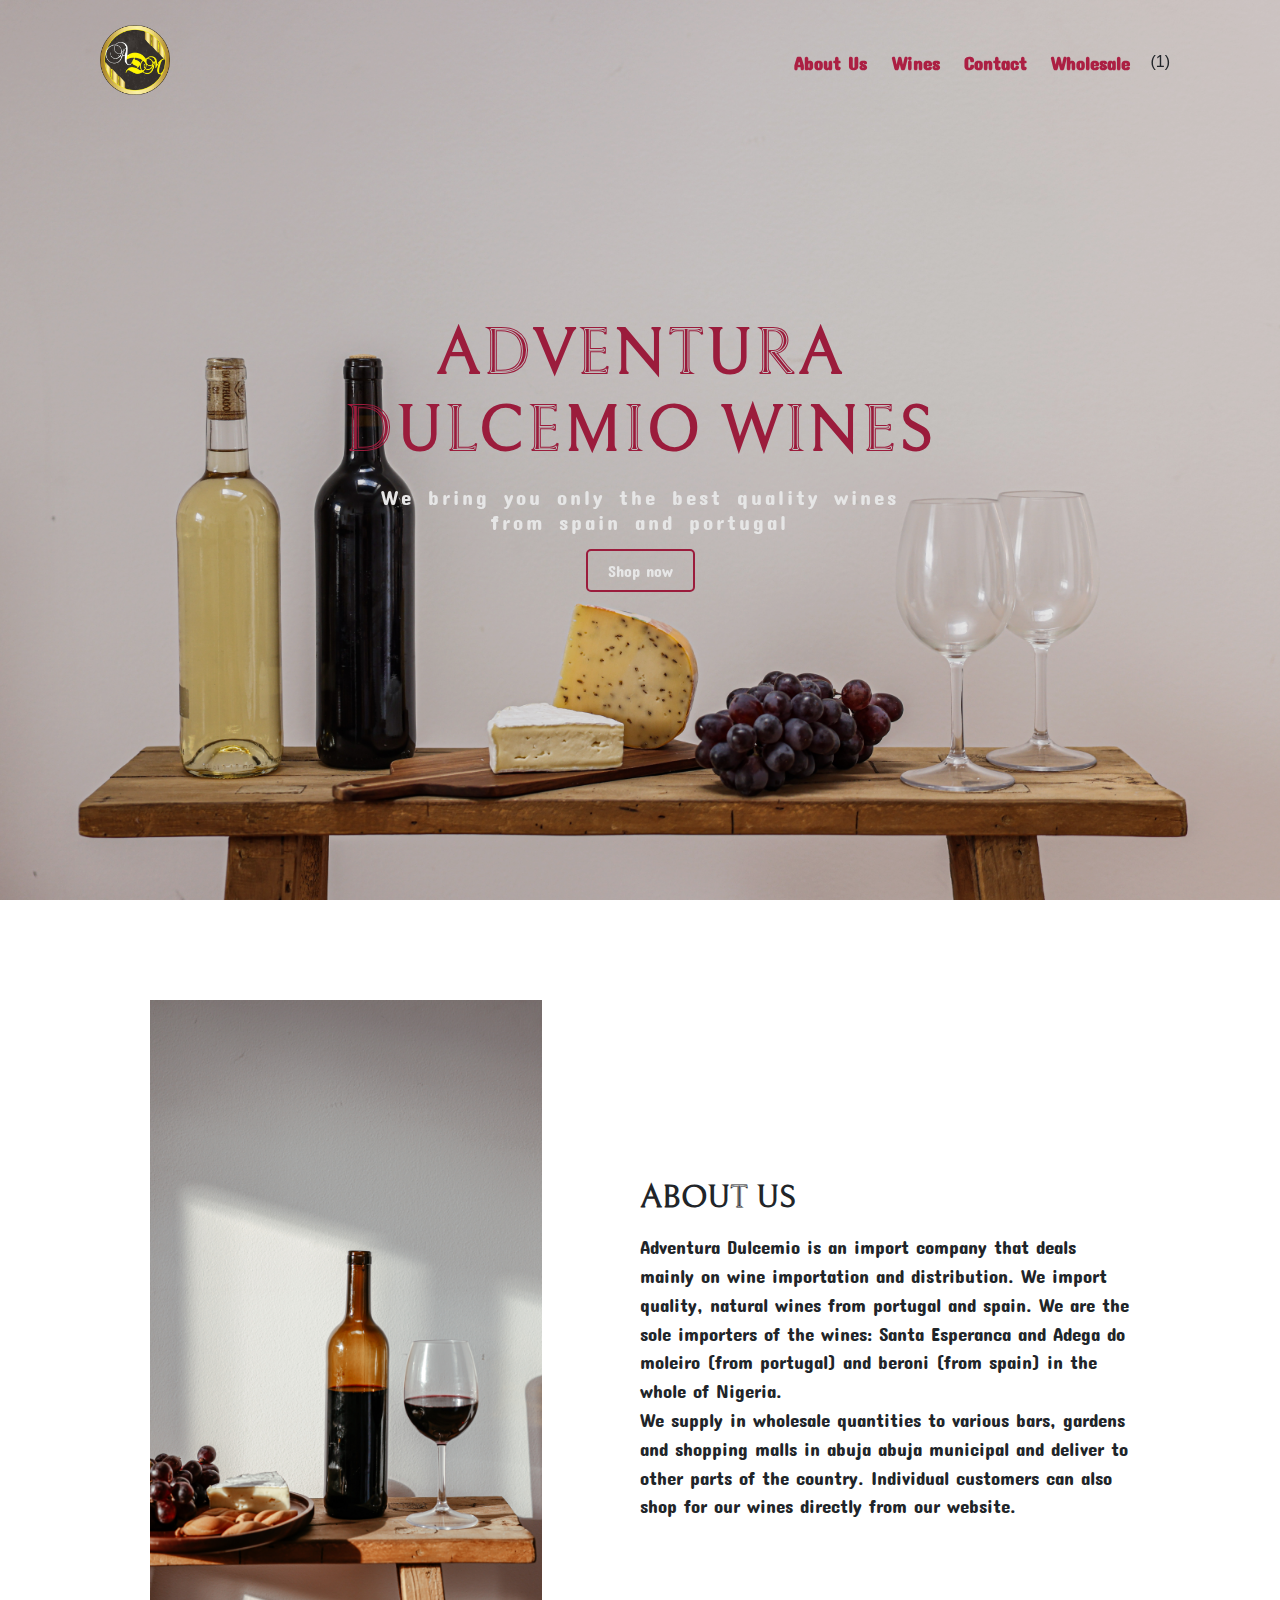
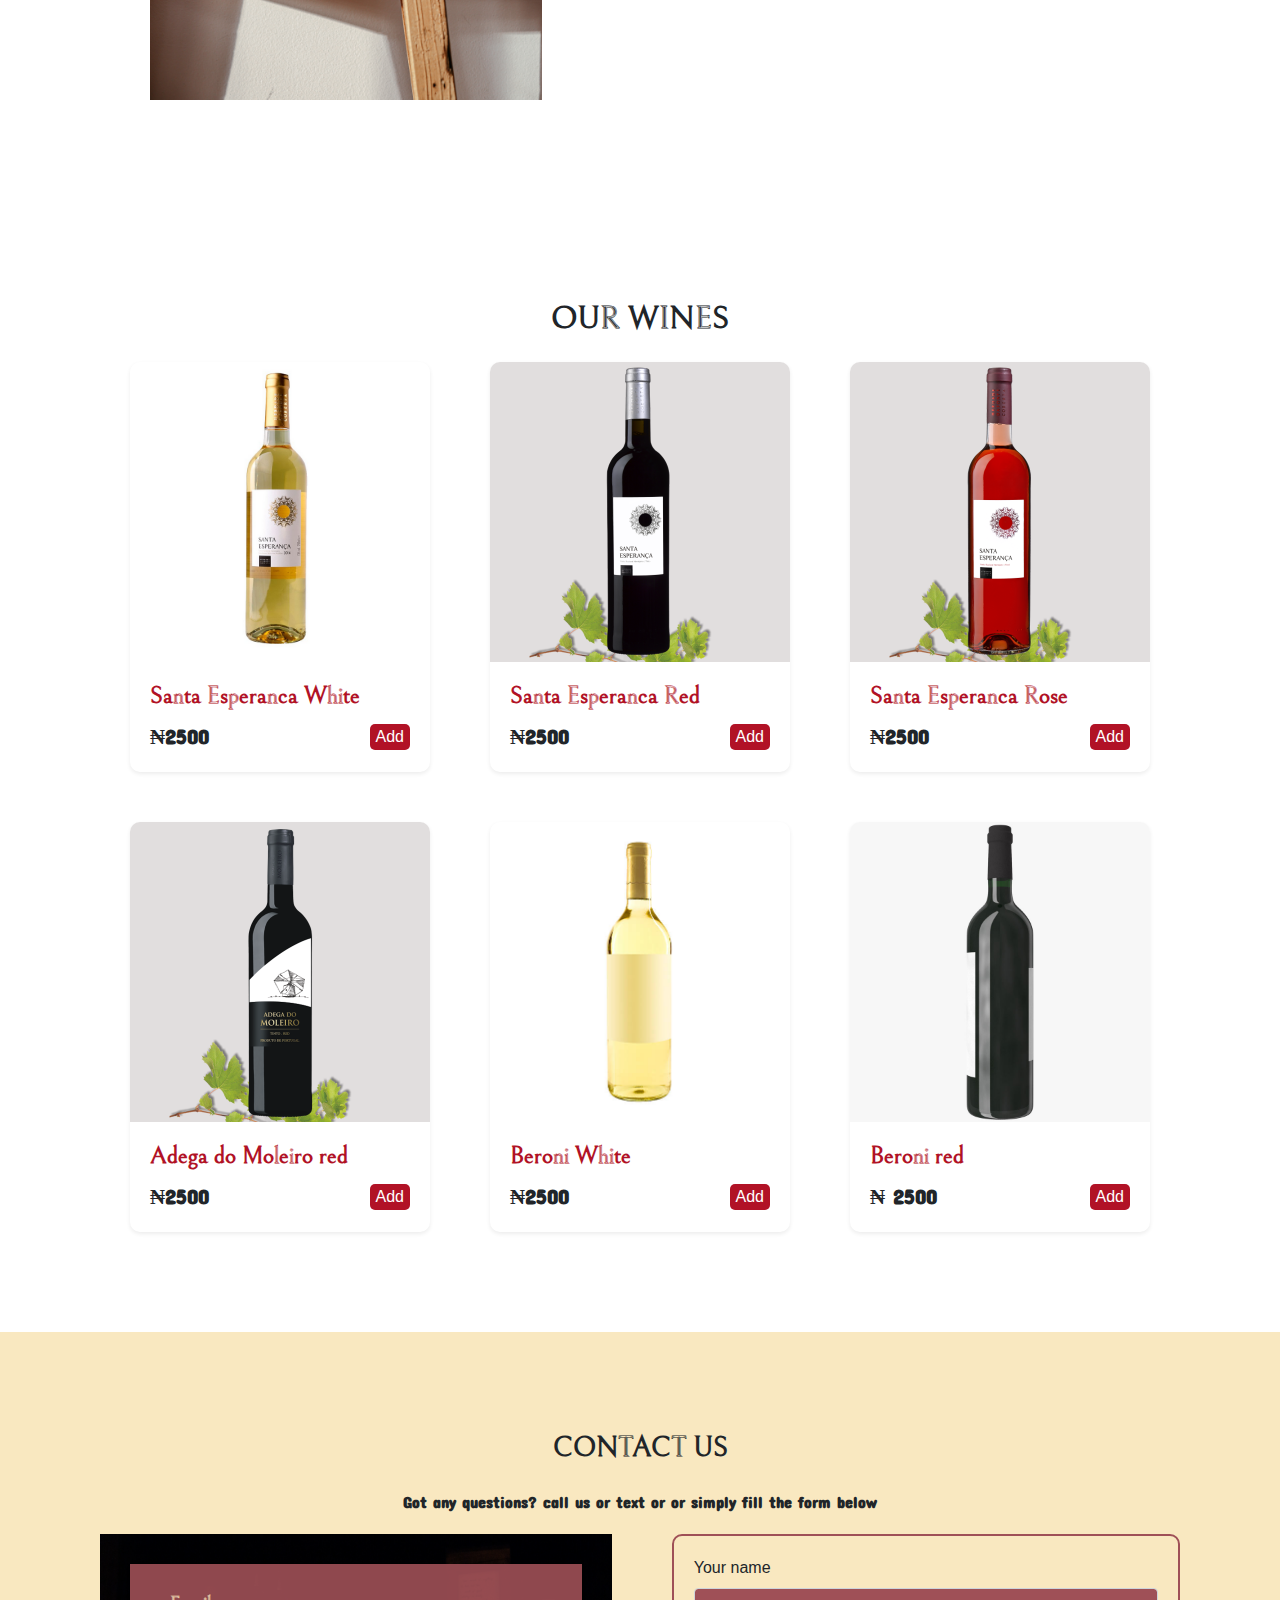
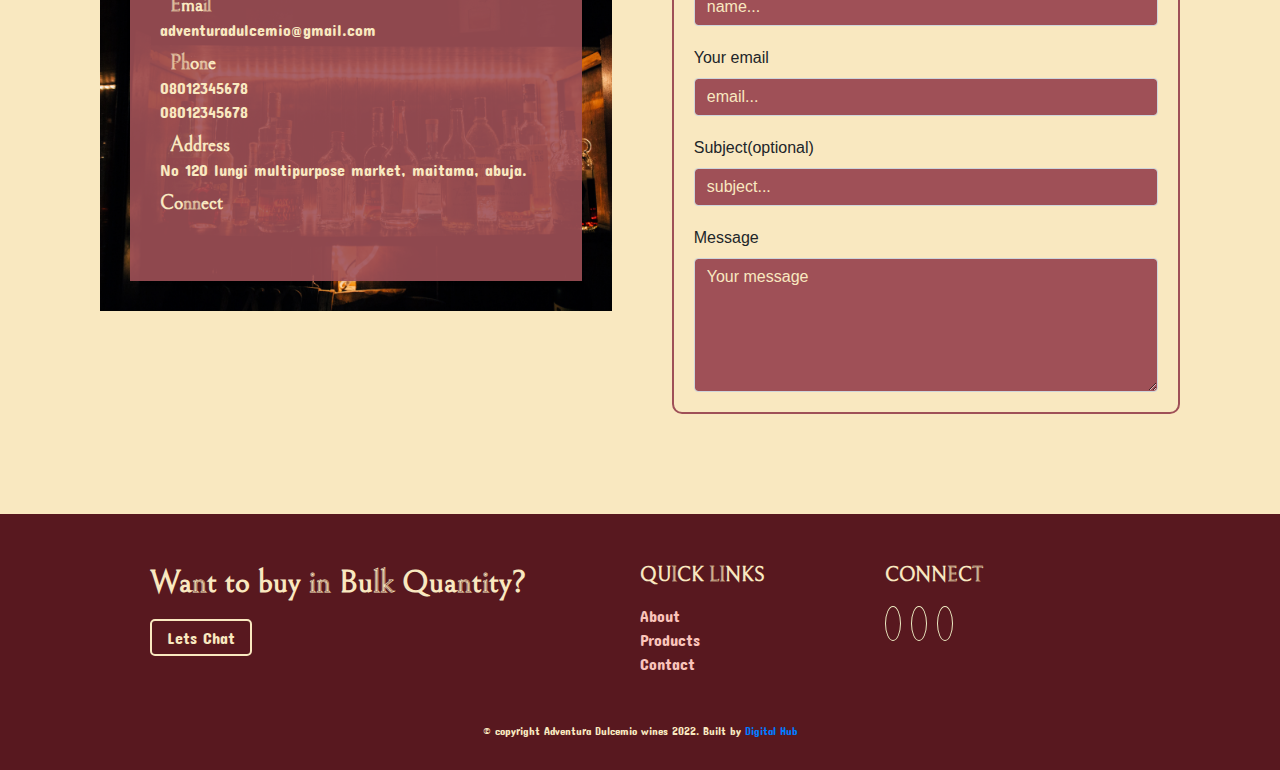
==== index.html @ 390cfdc8 "new commits" ====
<!doctype html>
<html lang="en">
	<head>
		<title>Adventura Dulcemio Wines| Importers of spanish and portuguese wines</title>
		<!-- Required meta tags -->
		<meta charset="utf-8">
		<meta name="viewport" content="width=device-width, initial-scale=1, shrink-to-fit=no">


		<!-- Bootstrap CSS -->
		<link rel="stylesheet" href="https://stackpath.bootstrapcdn.com/bootstrap/4.3.1/css/bootstrap.min.css" integrity="sha384-ggOyR0iXCbMQv3Xipma34MD+dH/1fQ784/j6cY/iJTQUOhcWr7x9JvoRxT2MZw1T" crossorigin="anonymous">

		<!--fontawesome-->
		<link rel="stylesheet" href="https://use.fontawesome.com/releases/v5.7.0/css/all.css" integrity="sha384-lZN37f5QGtY3VHgisS14W3ExzMWZxybE1SJSEsQp9S+oqd12jhcu+A56Ebc1zFSJ" crossorigin="anonymous">
	
		<link rel="stylesheet" href="style.css">
	</head>
	<body>
		<header>
			<div class="topnav fixed-top" id="myTopnav">
				<div class="nav-logo">
					<a href="#" class="navbar-brand"><img src="images/logo.png" alt="logo" height="70px" width="70px"></a>
				</div>
				<div class="overlay-wrapper">
					<div class="overlay" id="myNav">
						<a href="javascript:void(0)" class="closeBtn" onclick="closeNav()" title="close nav"><i class="fas fa-times"></i></a>
						<div class="navlinks">
							<a href="index.html#about" class="navlink">About Us</a>
							<a href="#products" class="navlink">Wines</a>
							<a href="#contact" class="navlink">Contact</a>
							<a href="#" class="navlink">Wholesale </a>
						</div>
					</div>
					<div class="nav-cart">
						<div class="cart-link">
							<a href="javascript:void(0)" class="cartBtn" onclick="openCart()" title="open cart"><i class="fas fa-cart-plus"></i> </a>
							<span id="cart-notification"></span>
						</div>
						<span onclick="openNav()" class="openBtn" title="open nav"><i class="fas fa-bars"></i></span>
					</div>
				</div>
			</div>

			<div id="cart">
				<div class="cart-main">
					<div class="cart-top">
						<h4 class="title font-weight-bold">Your Cart</h4>
						<a href="javascript:void(0)" class="closeCart" onclick="closeCart()" title="close cart"><i class="fas fa-times"></i></a>
					</div>
					<div id="buyItems">
						<h4 class="empty">Your cart is empty</h4>
						<!--<div class="buyItem">
							<img src="images/product-images/adega-red.png" alt="">
							<div class="product-summary">
								<h6>Santa Esperanca White</h6>
								<p>N2500</p>
							</div>
							<div class="product-extra">
								<button class="deleteBtn" ><i class="fas fa-trash"></i></button
								<div class="quantity-wrapper">
									<button id="addQty" class="addQty change-qty">+</button>
									<p class="product-quantity" id="qty">0</p>
									<button id="reduceQty" class="reduceQty change-qty">-</button>
								</div>
							</div>

							
						</div>
						<div class="total-wrapper">
							<h6>Total</h6>
							<p id="sumTotal"></p>
						</div> -->
						
					</div>	
					<div class="total-wrapper hidden  pt-3 pr-4">
						<h5>Total</h4>
						<p id="sumTotal"></p>
					</div>
					
					<button class="btn mt-4 checkout hidden">Check out</button>
					
				</div>
			</div>
		</header>
		<main>
			<section id="banner">
				<div class="banner-text">
					<h1 class="uppercase">Adventura Dulcemio Wines</h1>
					<p class="pt-3 pb-4">We bring you only the best quality wines from spain and portugal</p>
					<a href="#products" class="banner-btn">Shop now</a>
					
				</div>
			</section>

			<section id="about">
				<div class="about-image">
					<img src="images/wine-bottle.jpg" alt="">
				</div>
				<div class="about-text">
					<h2 class="uppercase pb-3 header">About us</h2>
					<p>Adventura Dulcemio is an import company that deals mainly on wine importation and distribution. We import quality, natural wines from portugal and spain. We are the sole importers of the wines: Santa Esperanca and Adega do moleiro (from portugal) and beroni (from spain) in the whole of Nigeria.</p>
					<p> We supply in wholesale quantities to various bars, gardens and shopping malls in abuja abuja municipal and deliver to other parts of the country. Individual customers can also shop for our wines directly from our website.</p>
				</div>
			</section>

			<section id="products">
				<h2 class="uppercase text-center pb-4 header">Our wines</h2>
				<!--<p class="p-intro">Get a 20% discount when you buy up to 6 wines</p>-->
				<div class="product-wrapper">
					<div class="product-item card shadow-sm">
						<img src="images/product-images/santa-white.jpg" alt="santa white" class="card-img-top">
						<div class="product-title card-body">
							<a href="products/product1.html" class="p-title-link">
								<h4 class="productName">Santa Esperanca White</h4>
							</a>
							<div class="product-inner">
								<p class="price">
									&#x20A6;<span class="price-value">2500</span>
								</p>
								<button data-product-id="1" class="add-btn">
									Add  <i class="fas fa-cart-plus"></i> 
								</button>
							</div>
						</div>
					</div>
					<!--end of product-item div-->

					<div class="product-item card shadow-sm">
						<img src="images/product-images/santa-red.png" alt="santa red" class="card-img-top">
						<div class="product-title card-body" >
							<a href="products/product2.html" class="p-title-link">
								<h4 class="productName">Santa Esperanca Red</h4>
							</a>
							<div class="product-inner">
								<p class="price">
									&#x20A6;<span class="price-value">2500</span>
								</p>
								<button data-product-id="2" class="add-btn">
									Add <i class="fas fa-cart-plus"></i>
								</button>
							</div>
						</div>
					</div>
					<!--end of product item div-->

					<div class="product-item card shadow-sm">
						<img src="images/product-images/santa-rose.png" alt="santa Rose" class="card-img-top">
						<div class="product-title card-body">
							<a href="products/product3.html" class="p-title-link">
								<h4 class="productName">Santa Esperanca Rose</h4>
							</a>
							<div class="product-inner">
								<p class="price">
									&#x20A6;<span class="price-value">2500</span>
								</p>
								<button data-product-id="3" class="add-btn">
									Add <i class="fas fa-cart-plus"></i>
								</button>
							</div>
						</div>
					</div>
					<!--end of product-item div-->

					<div class="product-item card shadow-sm">
						<img src="images/product-images/adega-red.png" alt="adega red" class="card-img-top">
						<div class="product-title card-body">
							<a href="products/product4.html" class="p-title-link">
								<h4 class="productName">Adega do Moleiro red</h4>
							</a>
							<div class="product-inner">
								<p class="price">
									&#x20A6;<span class="price-value">2500</span> 
								</p>
								<button data-product-id="4" class="add-btn">
									Add <i class="fas fa-cart-plus"></i>
								</button>
							</div>
						</div>
					</div>

					<!--end of product-item div-->
					<div class="product-item card shadow-sm">
						<img src="images/product-images/beroni-white.jpg" alt="Beroni white" class="card-img-top beroni-white">
						<div class="product-title card-body">
							<a href="products/product5.html" class="p-title-link">
								<h4 class="productName">Beroni White</h4>
							</a>
							<div class="product-inner">
								<p class="price">
									&#x20A6;<span class="price-value">2500</span>
								</p>
								<button data-product-id="5" class="add-btn">
									Add <i class="fas fa-cart-plus"></i>
								</button>
							</div>
						</div>
					</div>

					<!--end of product-item div-->
					<div class="product-item card shadow-sm">
						<img src="images/product-images/beroni-red.jpg" alt="Beroni red" class="card-img-top">
						<div class="product-title card-body">
							<a href="products/product6.html" class="p-title-link">
								<h4 class="productName">Beroni red</h4>
							</a>
							<div class="product-inner">
								<p class="price">
									&#x20A6;<span class="price-value"> 2500</span>
								</p>
								<button data-product-id="6" class="add-btn">
									Add <i class="fas fa-cart-plus"></i>
								</button>
							</div>
							<!--end of product inner div-->
						</div>
						<!--end of product title div-->
					</div>
					<!--end of product item div-->
				</div>
			</section>
			<section id="contact">
				<h3 class="text-center uppercase pb-4 header">Contact Us</h3>
				<p class="p-intro">Got any questions? call us or text or or simply fill the form below </p>
				<div class="contact-wrapper">
					<div class="contact-info">
						<div class="contact-info-wrapper shadow-sm">
							<div class="email contact-item">
								<div class="contact-title">
									<i class="fas fa-envelope"></i>
									<h5>Email</h5>
								</div>
								<p>adventuradulcemio@gmail.com</p>
							</div>
							<div class="phone contact-item">
								<div class="contact-title">
									<i class="fas fa-phone"></i>
									<h5>Phone</h5>
								</div>
								<div class="phone-num">
									<p>08012345678</p>
									<p>08012345678</p>
								</div>
							</div>
							<div class="address contact-item">
								<div class="contact-title">
									<i class="fas fa-map-marker-alt"></i>
									<h5>Address</h5>
								</div>
								<p>No 120 lungi multipurpose market, maitama, abuja.</p>
							</div>
							<div class="socials contact-item">
								<h5 class="">Connect</h5>
								<a href="#"><i class="fab fa-facebook"></i></a>
								<a href="#"><i class="fab fa-instagram"></i></a>
								<a href="#"><i class="fab fa-twitter"></i></a>
							</div>
						</div>
					</div>

					<div class="contact-form">
						<h4></h4>
						<form action="#" netlify>
							<div class="form-item">
								<label for="name">Your name</label>
								<input type="text" placeholder="name..." class="form-control">
							</div>
							<div class="form-item">
								<label for="email">Your email</label>
								<input type="email" placeholder="email..." class="form-control">
							</div>
							<div class="form-item">
								<label for="subject">Subject(optional)</label>
								<input type="text" placeholder="subject..." class="form-control">
							</div>
							<div>
								<label for="message">Message</label>
								<textarea name="" id="" cols="10" rows="5" placeholder="Your message" class="form-control"></textarea>
							</div>
						</form>
					</div>
				</div>
				
				
			</section>

			<footer id="footer">
				<div class="footer-wrapper">
					<div class="footer-cta pb-5">
						<h2 class="pb-4">Want to buy in Bulk Quantity?</h2>
						<a href="#contact" class="footer-btn">Lets Chat</a>
					</div>
					<div class="footer-links">
						<h5 class="pb-3 uppercase">Quick Links</h5>
						<a href="#about">About</a>
						<a href="#products">Products</a>
						<a href="#contact">Contact</a>
					</div>
					<div class="footer-socials">
						<h5 class="pb-4 uppercase">Connect</h5>
						<a href="#"><i class="fab fa-facebook"></i></a>
						<a href="#"><i class="fab fa-instagram"></i></a>
						<a href="#"><i class="fab fa-twitter"></i></a>
					</div>
				</div>
				<p class="attribution pt-4">&copy; copyright Adventura Dulcemio wines 2022. Built by <a href="#">Digital Hub</a></p>
			</footer>
		</main>
			
		<script src="control.js"></script>
		<script src="cart.js"></script>
		<!-- Optional JavaScript -->
		<!-- jQuery first, then Popper.js, then Bootstrap JS -->
		<script src="https://code.jquery.com/jquery-3.3.1.slim.min.js" integrity="sha384-q8i/X+965DzO0rT7abK41JStQIAqVgRVzpbzo5smXKp4YfRvH+8abtTE1Pi6jizo" crossorigin="anonymous"></script>
		<script src="https://cdnjs.cloudflare.com/ajax/libs/popper.js/1.14.7/umd/popper.min.js" integrity="sha384-UO2eT0CpHqdSJQ6hJty5KVphtPhzWj9WO1clHTMGa3JDZwrnQq4sF86dIHNDz0W1" crossorigin="anonymous"></script>
		<script src="https://stackpath.bootstrapcdn.com/bootstrap/4.3.1/js/bootstrap.min.js" integrity="sha384-JjSmVgyd0p3pXB1rRibZUAYoIIy6OrQ6VrjIEaFf/nJGzIxFDsf4x0xIM+B07jRM" crossorigin="anonymous"></script>
	</body>
</html>
---- style.css ----
@import url('https://fonts.googleapis.com/css2?family=BhuTuka+Expanded+One&family=Concert+One&family=Bellefair');

:root {
	--white-wine: #f9e8c0;
	--white-wine2: #eeedc4;
	--red: #b11226;
	--red2: #58181f;
	--rose: #9f5057;
	--rose2: #ac1f43;
	--rose3: #fac4bb;
}

/* -------------------- */
/* Reset */
/* -------------------- */

/* Box sizing */
*, 
*::before,
*::after {
	box-sizing: border-box;
}
html {
	scroll-behavior: smooth;
}

body, h1, h2, h3, h4, h5, p, figure, picture {
	margin: 0;
	padding: 0;
}

body {   
	line-height: 1.5;
	min-height: 100vh;	

}

img, picture {
	max-width: 100%;
	display: block;
}

button {
	font: inherit;
}
.space {
	letter-spacing: 3px;
	word-spacing: 3px;
}
h1, h2, h3, h4, h5, h6 {
	font-family: 'Bellefair', serif;
	font-weight: bolder;
}
p, a {
	font-family: 'Concert One', cursive;
}


/* -------------------- */
/* utility classes */
/* -------------------- */
.flex {
	display: flex;
}
.uppercase {
	text-transform: uppercase;
}

/* -------------------- */
/* Navbar  */
/* -------------------- */
#myTopnav {
	transition: background-color .5s ease-in-out;
}
.topnav {
	display: flex;
}
.navlink {
	position: relative;
	font-weight: bolder;
}
.navlink::after {
	position: absolute;
	content: "";
	background-color: var(--dark-grayish-blue);
	height: 5px;
	width: 100%;
	transform: scale(0);
	bottom: 0;
	left: 0;
	transition: .5s ease;
}
.navlink:hover::after {
	width: 100%;
	transform: scale(1);
	background-color: var(--dark-grayish-blue);
}
.navshadow {
	border-bottom: 2px solid var(--rose);
	background-color: white;
}
.nav-cart {
	display: flex;
}

.nav-cart .cart-link {
	padding-right: 10px;
}
.cart-link .cartBtn {
	color: black;
}

#cart {
	z-index: 999999;
	height: 100%;
	width: 100%;
	display: none;
	position: fixed;
	background-color: rgb(0, 0, 0, 0.8);
	transition: 1s;
}
.cart-main {
	background-color: white;
	border-radius: 10px;
	transition: 1s;
	display: flex;
	flex-direction: column;
}
.cart-top {
	display: flex;
	justify-content: space-between;
	background-color: var(--rose2);
	padding: 20px;
	border-top-left-radius: 10px;
	border-top-right-radius: 10px;
	color: var(--white-wine);
}
.cart-top .fas {
	color: var(--white-wine);
}

#buyItems {
	display: flex;
  flex-direction: column;
  justify-content: center;
  align-items: center;
}
.empty {
	justify-self: center;
	margin: 25% auto;
}



.checkout {
	background-color: var(--rose2);
	color: var(--white-wine);
	width: 30%;
	justify-self: center;
	margin: 0 auto;
}
.hidden {
	display: none;
	visibility: none;
}
.buyItem {
	display: flex;
	justify-content: space-around;
	width: 100%;
	padding: 20px;
	border-bottom: 1px solid black;
}
.product-cart-image {
	width: 20%;
}
.product-cart-image img {
	width: 100%;
	height: 100px;
}
.product-summary {
	align-self: center;
	width: 50%;
	padding-inline: 20px;
}
.total-wrapper {
	text-align: right;
}
.product-extra {
	display: flex;
	align-items: center;
	width: 30%;
	
}
.deleteItem {
	width: 30%;
	margin-left: 10px;
}
.deleteBtn {
	border: none;
	background-color: transparent;
}
.deleteBtn .fa-trash:focus {
	border: none;
	background-color: transparent;
}
.quantity-wrapper {
	border: 1px solid lightgrey;
	background-color: hsl(223, 64%, 98%);
	border-radius: 10px;
	display: flex;
	justify-content: space-between;
	align-items: center;
	align-self: center;
	width: 70%;
}
.quantity-wrapper button {
	border: none;
	background-color: transparent;
	color: var(--rose2);
	font-size: 1.5rem;
	font-weight: bolder;
	padding: 5px;
	align-self: center;
}
.quantity-wrapper button:active {
	border: none;
}




/* -------------------- */
/* Banner  */
/* -------------------- */
#banner {
	background-image: url('images/banner1.jpg');
	background-size: cover;
	background-repeat: no-repeat;
	filter: brightness(90%);
	height: 100vh;
	display: flex;
	justify-content: center;
	align-items: center;
}

.banner-text {
	color: white;
	text-align: center;
}
.banner-text h1 {
	font-size: 2rem;
	font-weight: bolder;	
	color: var(--rose2);
	letter-spacing: 3px;
}
.banner-text p {
	font-size: 1.3rem;
	letter-spacing: 3px;
	word-spacing: 3px;
	line-height: 1.2;
}
.banner-btn {
	border: 2px solid var(--rose2);
	padding: 10px 20px;
	color: white;
	border-radius: 5px;
	transition: .5s;
}
.banner-btn:hover {
	color: white;
	text-decoration: none;
	background-color: var(--rose2);
	transition: .5s;
}



/* -------------------- */
/* Products  */
/* -------------------- */

.p-intro {
	padding-bottom: 20px;
	text-align: center;
	font-weight: bolder;
	padding-inline: 20px;
}
.product-item {
	margin-inline: auto;
}

#products .card {
	height: 410px;
	width: 300px;
	border: none;
	border-radius: 10px;
}
#products .card:hover {
	border: 2px solid var(--red);
}
#products .card .card-img-top {
	border-top-left-radius: 10px;
	border-top-right-radius: 10px;
}
.card-body {
	/*background-color: var(--white-wine);*/
	border-bottom-left-radius: 10px;
	border-bottom-right-radius: 10px;
}
img.beroni-white {
	height: 300px;
	object-fit: contain;
}
.p-title-link {
	color: var(--red);
	font-size: 1.2rem;
	padding-bottom: 20px;
	font-weight: bold;
}
.p-title-link:hover {
	color: var(--red2);
	text-decoration: none;
}
.product-inner {
	display: flex;
	justify-content: space-between;
	padding-top: 10px;
}
.price {
	align-self: center;
	font-weight: bolder;
	font-size: 1.3rem;
}

.add-btn {
	border: none;
	background-color: var(--red);
	color: white;
	border-radius: 5px;
	height: 100%;
	align-self: center;
	
}

/* -------------------- */
/* Contact */
/* -------------------- */
#contact {
	background-color: var(--white-wine);

}
.contact-info {
	background-image: url('images/banner.jpg');
	background-size: cover;
	background-repeat: no-repeat;
}
.contact-info-wrapper {
	background-color: rgb(159, 80, 87, 0.9);
	/*background-color: rgb(172, 31, 67, 0.9);
	background-color: rgb(250, 196, 187, 0.9);*/
	padding: 30px;	
	color: var(--white-wine);
}
.socials a {
	color: var(--white-wine);
	padding-right: 10px;
}
.contact-item {
	padding-bottom: 10px;
}
.contact-title {
	display: flex;
}
.contact-item .fas {
	padding-top: 7px;
	padding-right: 10px;
}

.contact-form form {
	border: 2px solid var(--rose);
	padding: 20px;
	border-radius: 10px;
}
.contact-form .form-control{
	background-color: var(--rose);
	color: var(--white-wine);
}
.form-control::placeholder {
	color: var(--white-wine);
}
.form-item {
	padding-bottom: 20px;
}


/* -------------------- */
/* Footer */
/* -------------------- */
#footer {
	background-color: var(--red2);
	color: var(--white-wine);
}
.footer-btn {
	border: 2px solid var(--white-wine);
	color: var(--white-wine);
	padding: 7px 15px;
	border-radius: 5px;
	
}
.footer-btn:hover {
	text-decoration: none;
	color: var(--white-wine);
	
}
.footer-links a {
	display: block;
	color: var(--rose3);
}
.footer-socials a {
	border: 1px solid var(--white-wine2);
	border-radius: 50%;
	margin-right: 10px;
	padding: 7px;
	color: var(--white-wine2);
}
.footer-socials a:hover {
	color: var(--rose3);
	border-color: var(--rose3);
}
.attribution {
	text-align: center;
	font-size: 0.7rem;
}


@media screen and (max-width: 768px) {
/* -------------------- */
/* Navigation  */
/* -------------------- */
.topnav {
	justify-content: space-between;
	align-items: center;
	padding: 20px 30px;
}

.overlay {
	width: 0;
	height: 100%;
	position: fixed;
	z-index: 1;
	top: 0;
	right: 0;
	background-color: rgb(172, 31, 67, 0.99);
	overflow-x: hidden;
	transition: 0.5s;
	opacity: 0.9;
	padding-top: 20px;
}
.closeBtn {
	padding-right:30px;
	padding-top: 10px;
	display: flex;
	justify-content: flex-end;
	align-items: center;
	color: var(--white-wine2);
}
.navlinks {
	padding: 20px 30px;
}
.navlinks a {
	display: block;
	color: var(--white-wine2);
	font-size: 1.2rem;
	text-decoration: none;
	margin-bottom: 20px;
}
.navlinks a:hover {
	color: var(--white-wine);
}


.cart-main {
	width: 90%;
	height: 80%;
	position: relative;
	padding-bottom: 50px;
	margin: 50px auto;
	overflow-y: auto;
}

/* -------------------- */
/* Banner  */
/* -------------------- */
	.banner-text {
		padding-inline: 30px;
	}


	/* -------------------- */
	/* about  */
	/* -------------------- */
	#about {
		padding: 50px 30px;
	}
	.about-text {
		text-align: center;
		padding-top: 30px;
	}


	/* -------------------- */
	/* Products */
	/* -------------------- */
	#products {
		padding: 50px 30px;
	}
	.product-item {
		margin-bottom: 30px;
	}

	/* -------------------- */
	/* Contact */
	/* -------------------- */
	#contact {
		padding-block: 50px;
	}
	.contact-form {
		padding: 30px 20px;
	}
	.contact-info {
		
		padding: 30px;
	}
	.contact-info-wrapper {
		height: 100%;
		
	}
	.contact-info-wrapper p {
		font-size: 1rem;
	}

	/* -------------------- */
	/* Footer */
	/* -------------------- */
	#footer {
		padding: 50px 30px 30px 30px;
	}
	.footer-cta, .footer-links {
		padding-bottom: 30px;
	}
}

@media screen and (min-width: 768px) {
/* -------------------- */
/* Navigation  */
/* -------------------- */
.topnav {
	justify-content: space-between;
	align-items: center;
	padding: 20px 100px;
}
.openBtn, .closeBtn {
	display: none;
}
.navlinks a {
	margin-right: 20px;
	color: var(--rose2);
	font-size: 1.2rem;
	padding-bottom: 20px;
}
.navlink:hover {
	text-decoration: none;
}
.navlink::after {
	position: absolute;
	content: "";
	background-color: var(--red);
	height: 5px;
	width: 100%;
	transform: scale(0);
	bottom: 0;
	left: 0;
	transition: .5s ease;
}
.navlink:hover::after {
	width: 100%;
	transform: scale(1);
	background-color: var(--red);
}
.overlay-wrapper {
	display: flex;
}
.nav-cart {
	display: flex;
}
.cart-main {
	width: 50%;
	height: 80%;
	margin: 50px auto;
	position: relative;
	padding-bottom: 50px;
	overflow-y: auto;
}
.buyItem {
	padding-inline: 50px;
}
.buyItem img {
	object-fit: contain;
	width: 100px;
	height: 100px;
}

/* -------------------- */
/* Banner  */
/* -------------------- */
	#banner {
		background-size: cover;
		background-position: center;
	}
	.banner-text {
		width: 60%;
		margin-inline: auto;
	}
	.banner-text h1 {
		font-size: 4rem;
	}
	.banner-text p {
		width: 70%;
		margin-inline: auto;
	}

	/* -------------------- */
	/* About */
	/* -------------------- */
	#about {
		display: flex;
		height: 100vh;
		padding: 100px 150px;
	}
	.about-image {
		width: 50%;
	}
	.about-image img {
		height: 100%;
		width: 80%;
		object-fit: cover;
	}

	.about-text {
		width: 50%;
		align-self: center;
	}
	.about-text p {
		font-size: 1.2rem;
	}


	/* -------------------- */
	/* Products */
	/* -------------------- */
	#products {
		padding: 100px 100px;
	}
	.product-wrapper {
		display: grid;
		grid-template-columns: auto auto auto;
		row-gap: 50px;
	}

	/* -------------------- */
	/* Contact */
	/* -------------------- */
	#contact {
		padding: 100px;
		
	}
	.contact-wrapper {
		display: flex;
	}
	.contact-info {
		width: 50%;
		padding: 30px;
		height: 80%;
		margin-right: 60px;
	}
	.contact-info-wrapper {
		height: 100%;
		margin-block: auto;
	}
	.contact-form {
		width: 50%;
	}

	/* -------------------- */
	/* Footer */
	/* -------------------- */
	#footer {
		padding-inline: 150px;
		padding-top: 50px;
		padding-bottom: 30px;
	}
	.footer-wrapper {
		display: flex;
		justify-content: flex-end;
		
	}
	.footer-cta {
		width: 50%;
	}
	.footer-cta h2 {
		width: 80%;
	}
	.footer-links {
		width: 25%;
	}
	.footer-socials {
		width: 25%;
	}
	
}

@media screen and (min-width: 768px) and (max-width: 1200px) {
 
	.cart-main {
		width: 80%;
	}

	#about {
		padding-inline: 50px;
	}
	.about-image img {
		width: 90%;
	}

	#prducts {
		padding-inline: 50px;
	}
	.product-wrapper {
		grid-template-columns: auto auto;
		column-gap: 20px;
		margin-inline: auto;
	}

	#contact {
		padding-inline: 30px;
	}
	.contact-info {
		margin-right: 30px;
	}

	#footer {
		padding-inline: 50px;
	}
}
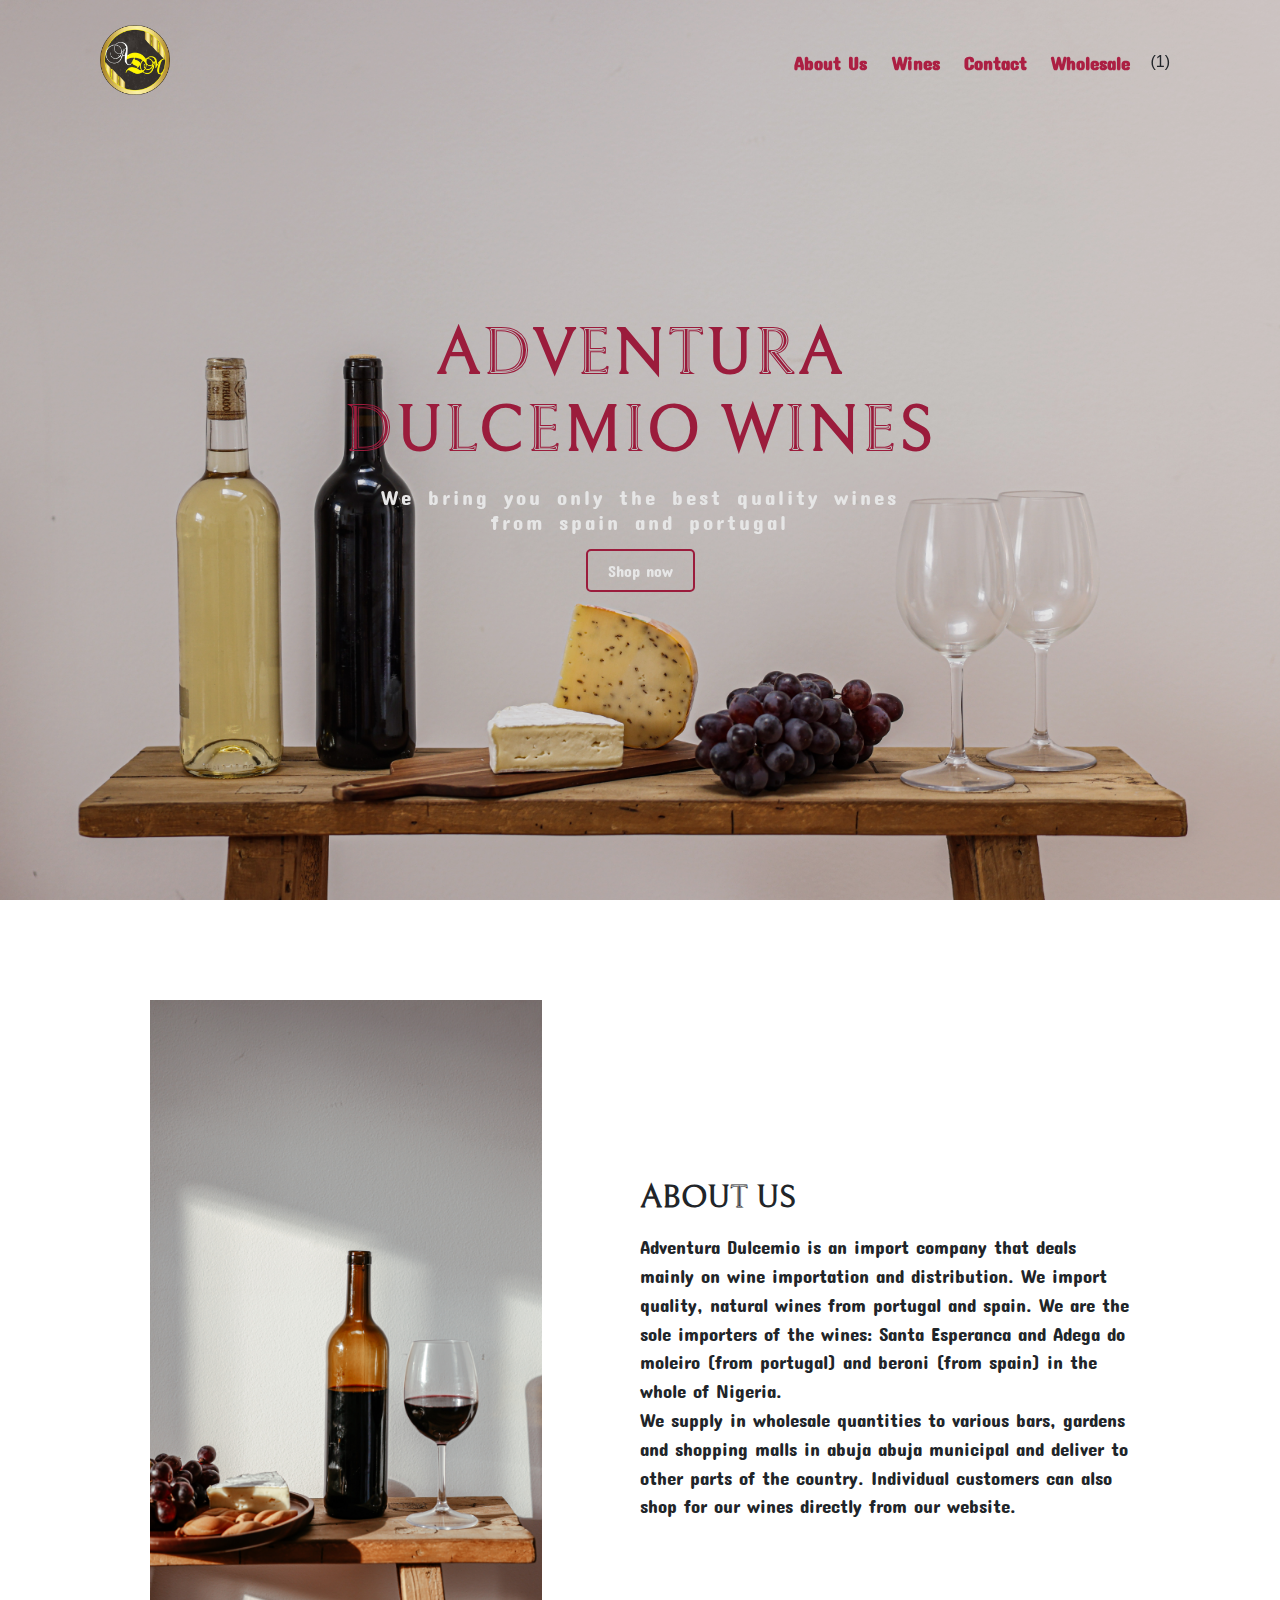
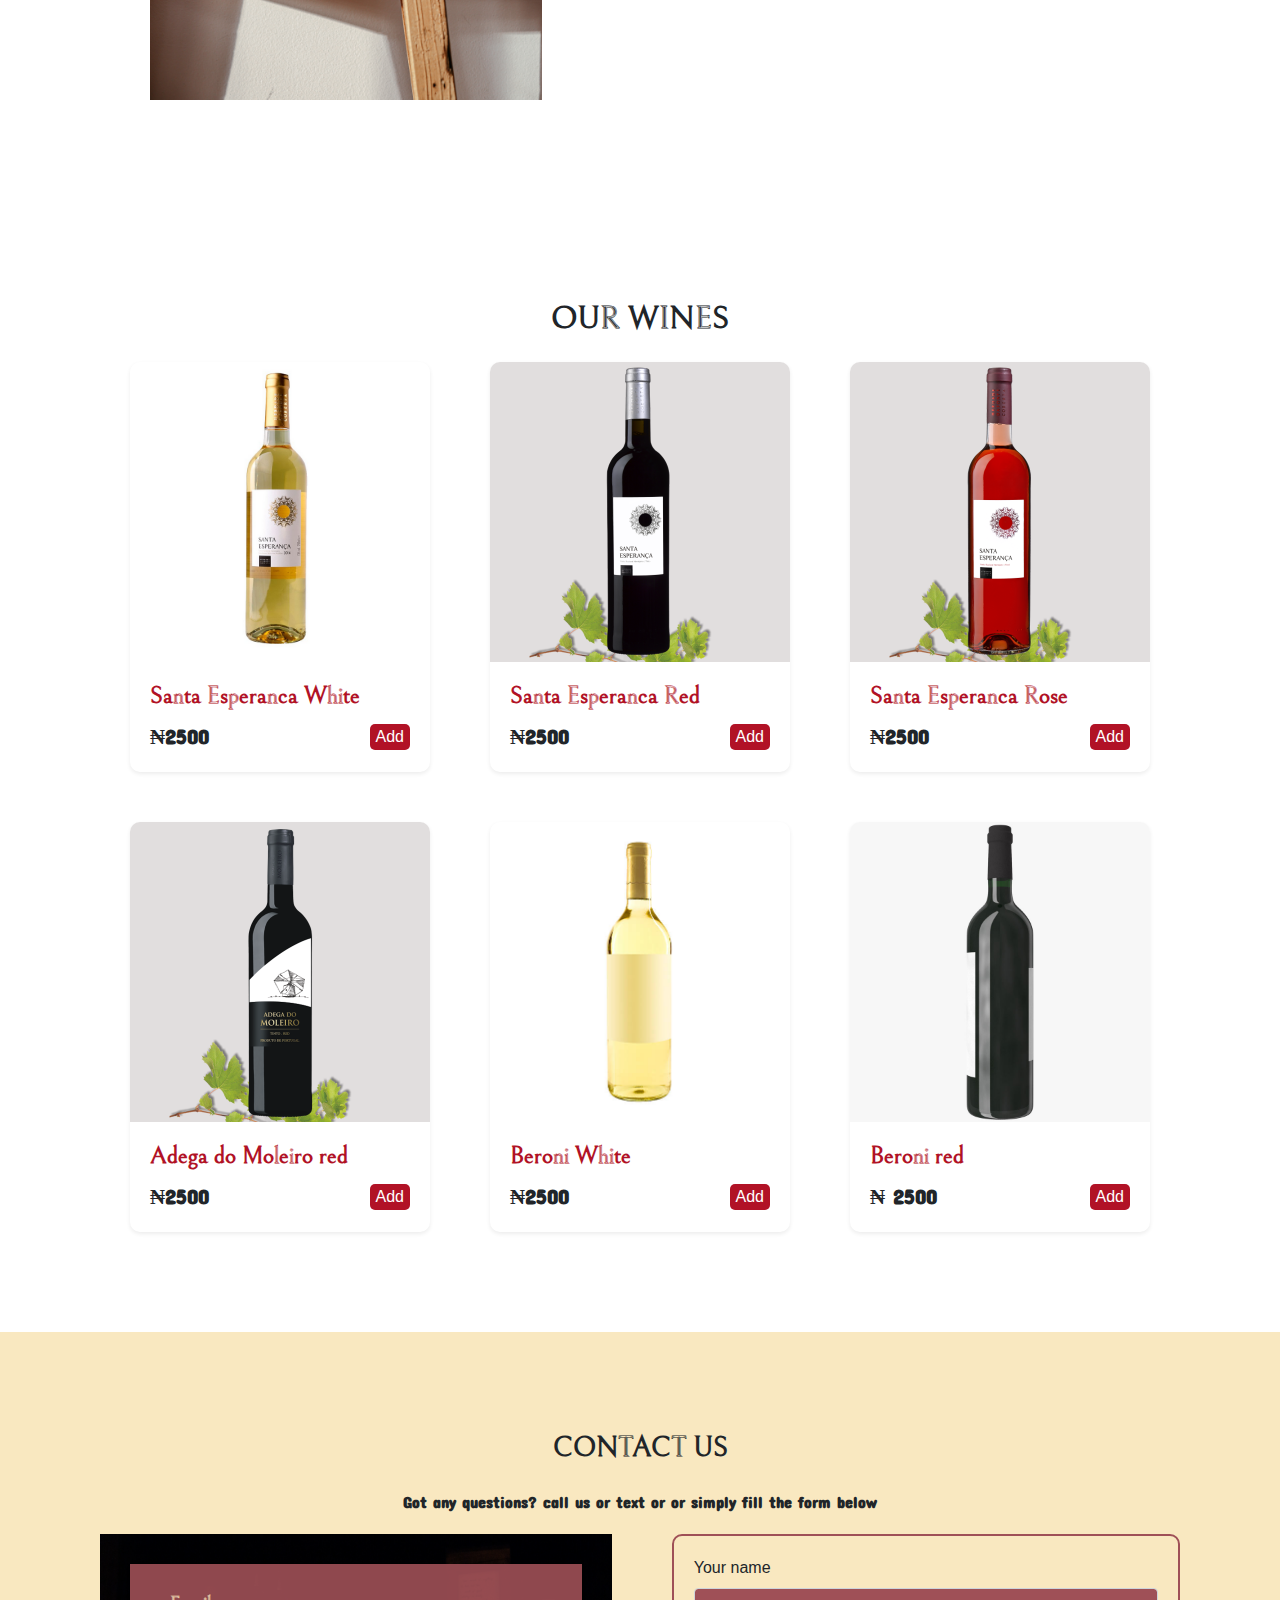
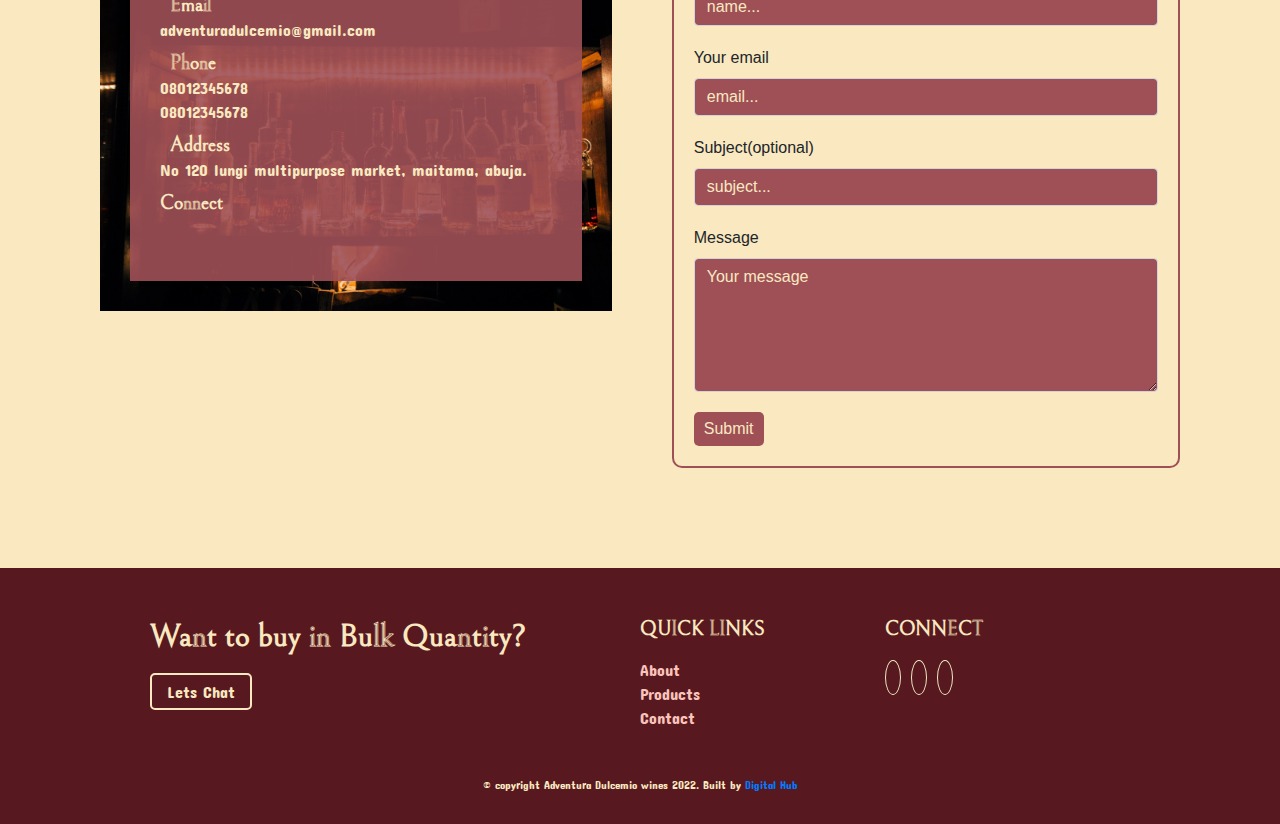
==== commit 27e44718: "submit button added" ====
--- a/index.html
+++ b/index.html
@@ -262,11 +262,11 @@
 						<form action="#" netlify>
 							<div class="form-item">
 								<label for="name">Your name</label>
-								<input type="text" placeholder="name..." class="form-control">
+								<input type="text" placeholder="name..." class="form-control" required>
 							</div>
 							<div class="form-item">
 								<label for="email">Your email</label>
-								<input type="email" placeholder="email..." class="form-control">
+								<input type="email" placeholder="email..." class="form-control" required>
 							</div>
 							<div class="form-item">
 								<label for="subject">Subject(optional)</label>
@@ -274,8 +274,10 @@
 							</div>
 							<div>
 								<label for="message">Message</label>
-								<textarea name="" id="" cols="10" rows="5" placeholder="Your message" class="form-control"></textarea>
-							</div>
+								<textarea name="" id="" cols="10" rows="5" placeholder="Your message" class="form-control" required></textarea>
+							</div>
+
+							<button type="submit" class="submit-btn">Submit </button>
 						</form>
 					</div>
 				</div>
@@ -302,7 +304,7 @@
 						<a href="#"><i class="fab fa-twitter"></i></a>
 					</div>
 				</div>
-				<p class="attribution pt-4">&copy; copyright Adventura Dulcemio wines 2022. Built by <a href="#">Digital Hub</a></p>
+				<p class="attribution pt-4">&copy; copyright Adventura Dulcemio wines 2022. Built by <a href="https://digitalhubwebsolutions.netlify.app/index.html">Digital Hub</a></p>
 			</footer>
 		</main>
 			
--- a/style.css
+++ b/style.css
@@ -391,6 +391,14 @@
 .form-item {
 	padding-bottom: 20px;
 }
+.submit-btn {
+	background-color: var(--rose);
+	border: none;
+	border-radius: 5px;
+	padding: 5px 10px;
+	color: var(--white-wine);
+	margin-top: 20px;
+}
 
 
 /* -------------------- */
@@ -440,7 +448,7 @@
 .topnav {
 	justify-content: space-between;
 	align-items: center;
-	padding: 20px 30px;
+	padding: 10px 30px;
 }
 
 .overlay {
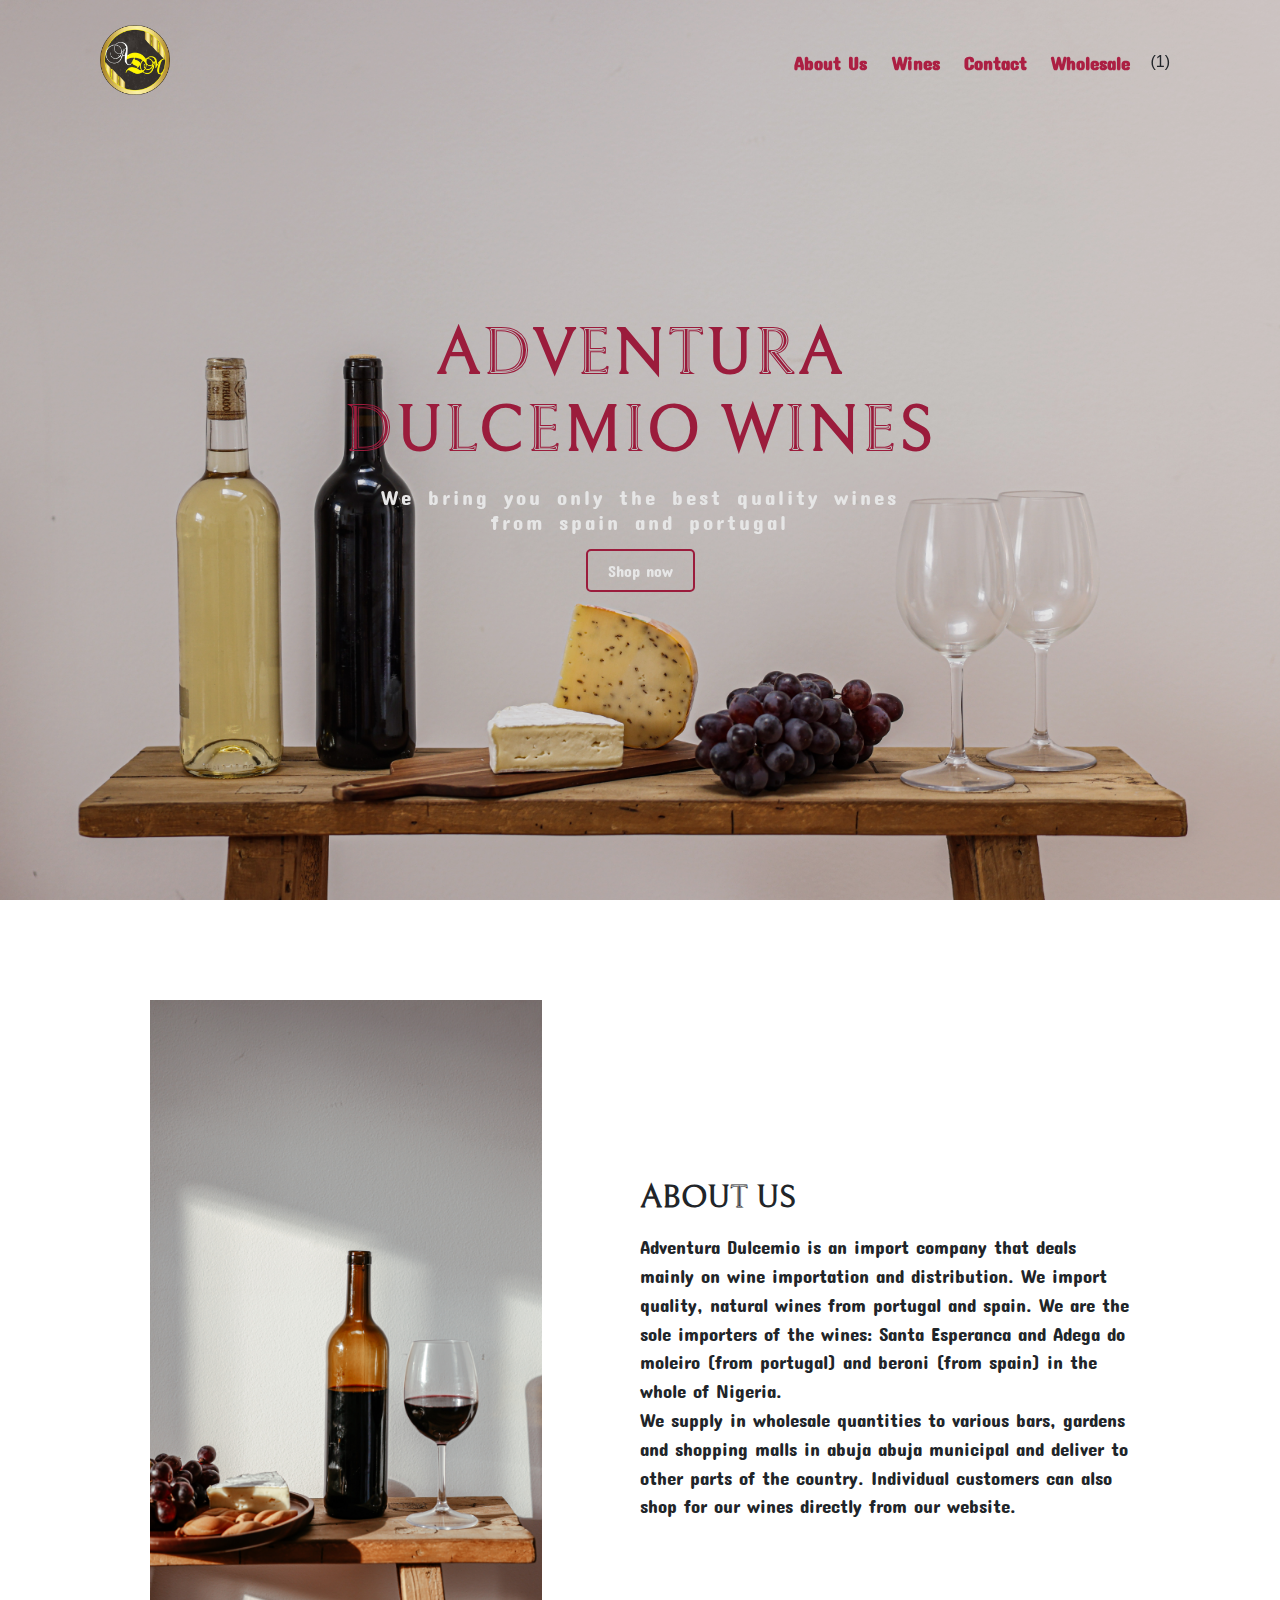
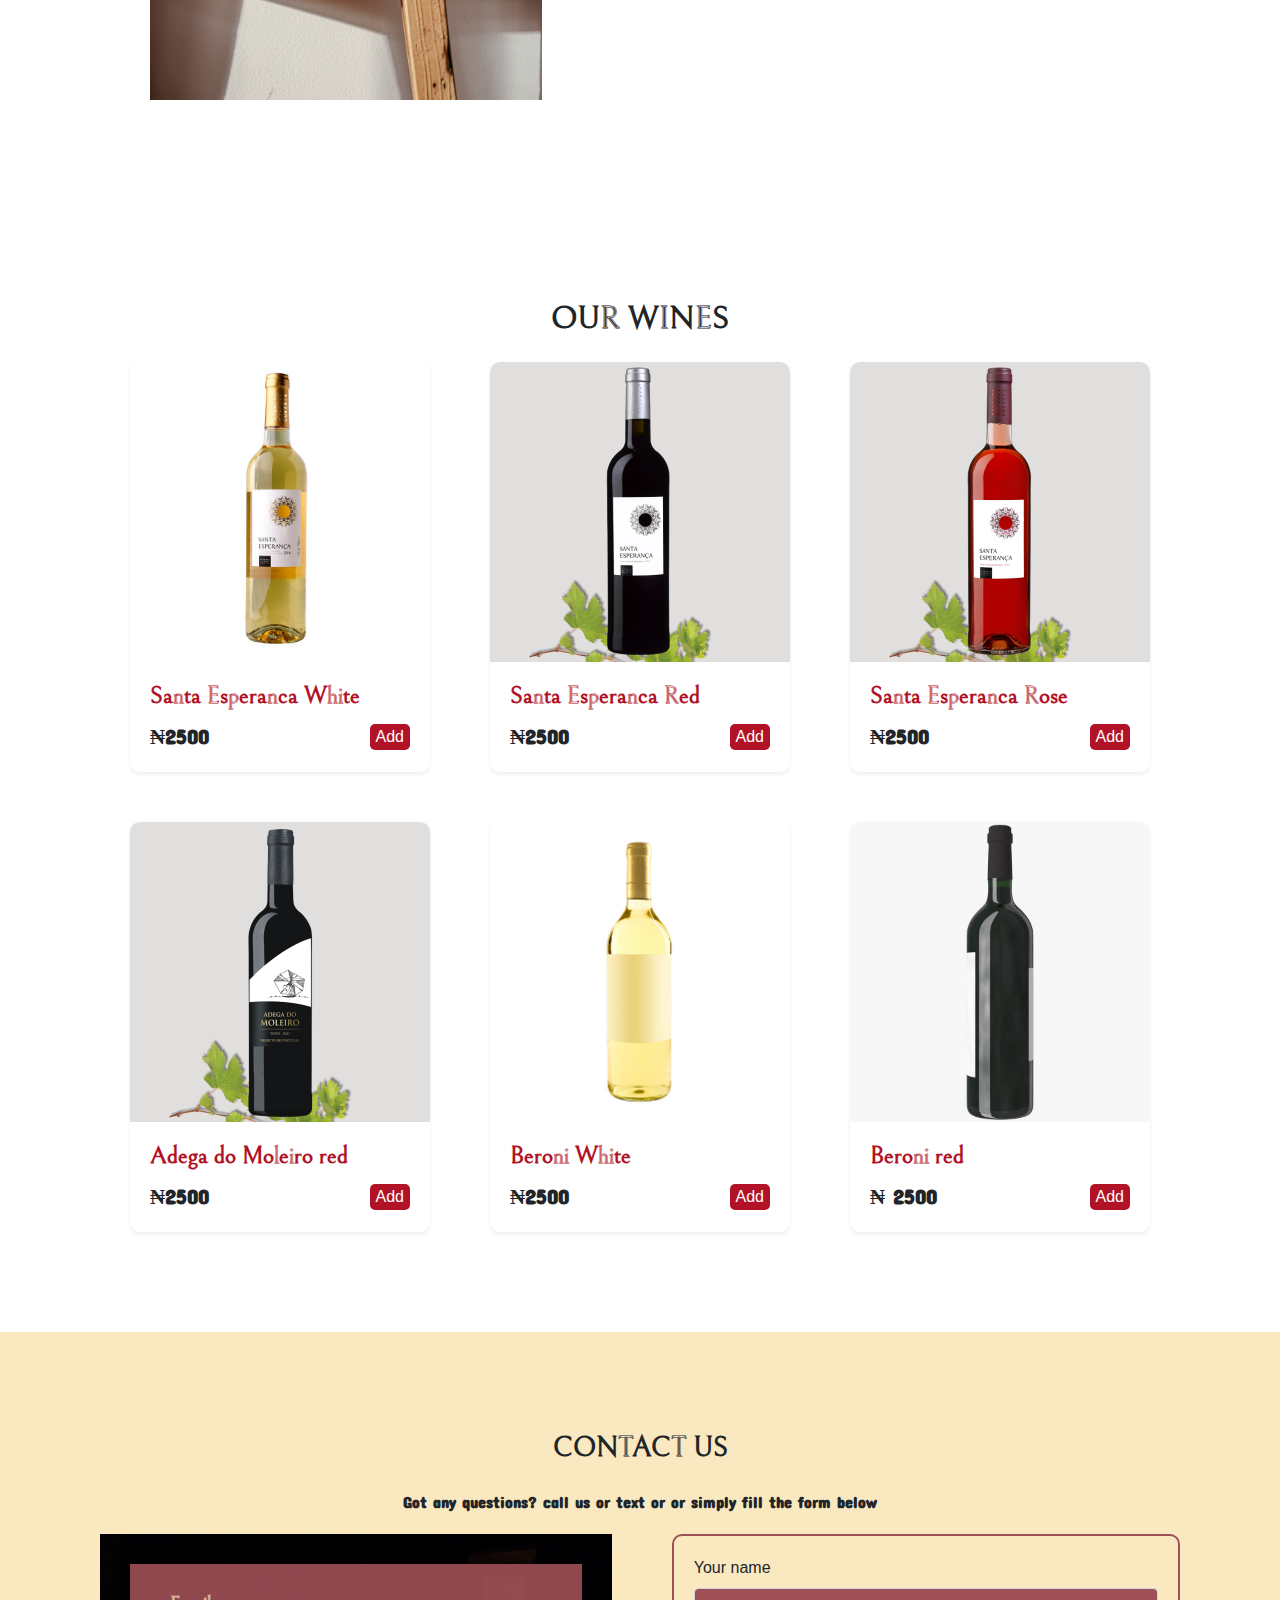
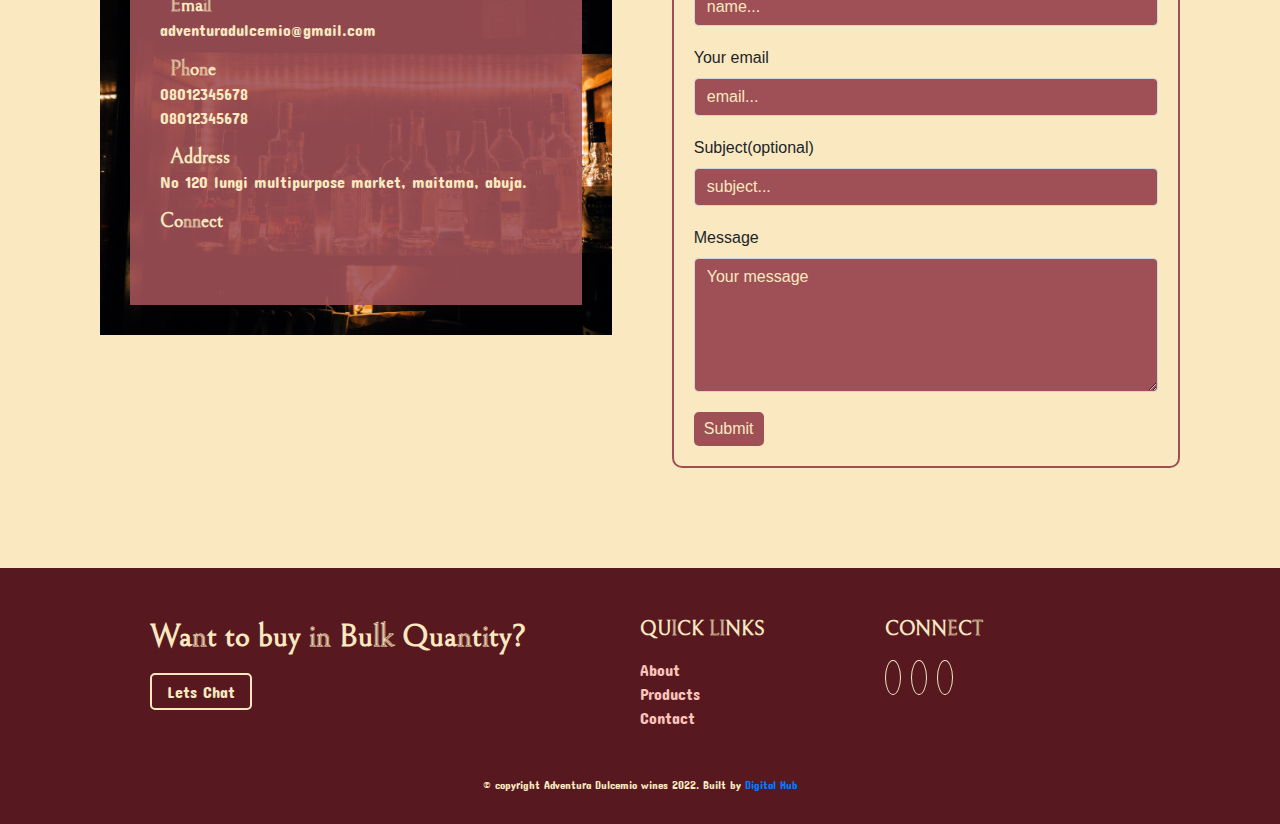
==== commit 55c9cdcb: "new commits" ====
--- a/index.html
+++ b/index.html
@@ -224,14 +224,14 @@
 				<div class="contact-wrapper">
 					<div class="contact-info">
 						<div class="contact-info-wrapper shadow-sm">
-							<div class="email contact-item">
+							<div class="email contact-item pb-3">
 								<div class="contact-title">
 									<i class="fas fa-envelope"></i>
 									<h5>Email</h5>
 								</div>
 								<p>adventuradulcemio@gmail.com</p>
 							</div>
-							<div class="phone contact-item">
+							<div class="phone contact-item pb-3">
 								<div class="contact-title">
 									<i class="fas fa-phone"></i>
 									<h5>Phone</h5>
@@ -241,14 +241,14 @@
 									<p>08012345678</p>
 								</div>
 							</div>
-							<div class="address contact-item">
+							<div class="address contact-item pb-3">
 								<div class="contact-title">
 									<i class="fas fa-map-marker-alt"></i>
 									<h5>Address</h5>
 								</div>
 								<p>No 120 lungi multipurpose market, maitama, abuja.</p>
 							</div>
-							<div class="socials contact-item">
+							<div class="socials contact-item pb-3">
 								<h5 class="">Connect</h5>
 								<a href="#"><i class="fab fa-facebook"></i></a>
 								<a href="#"><i class="fab fa-instagram"></i></a>
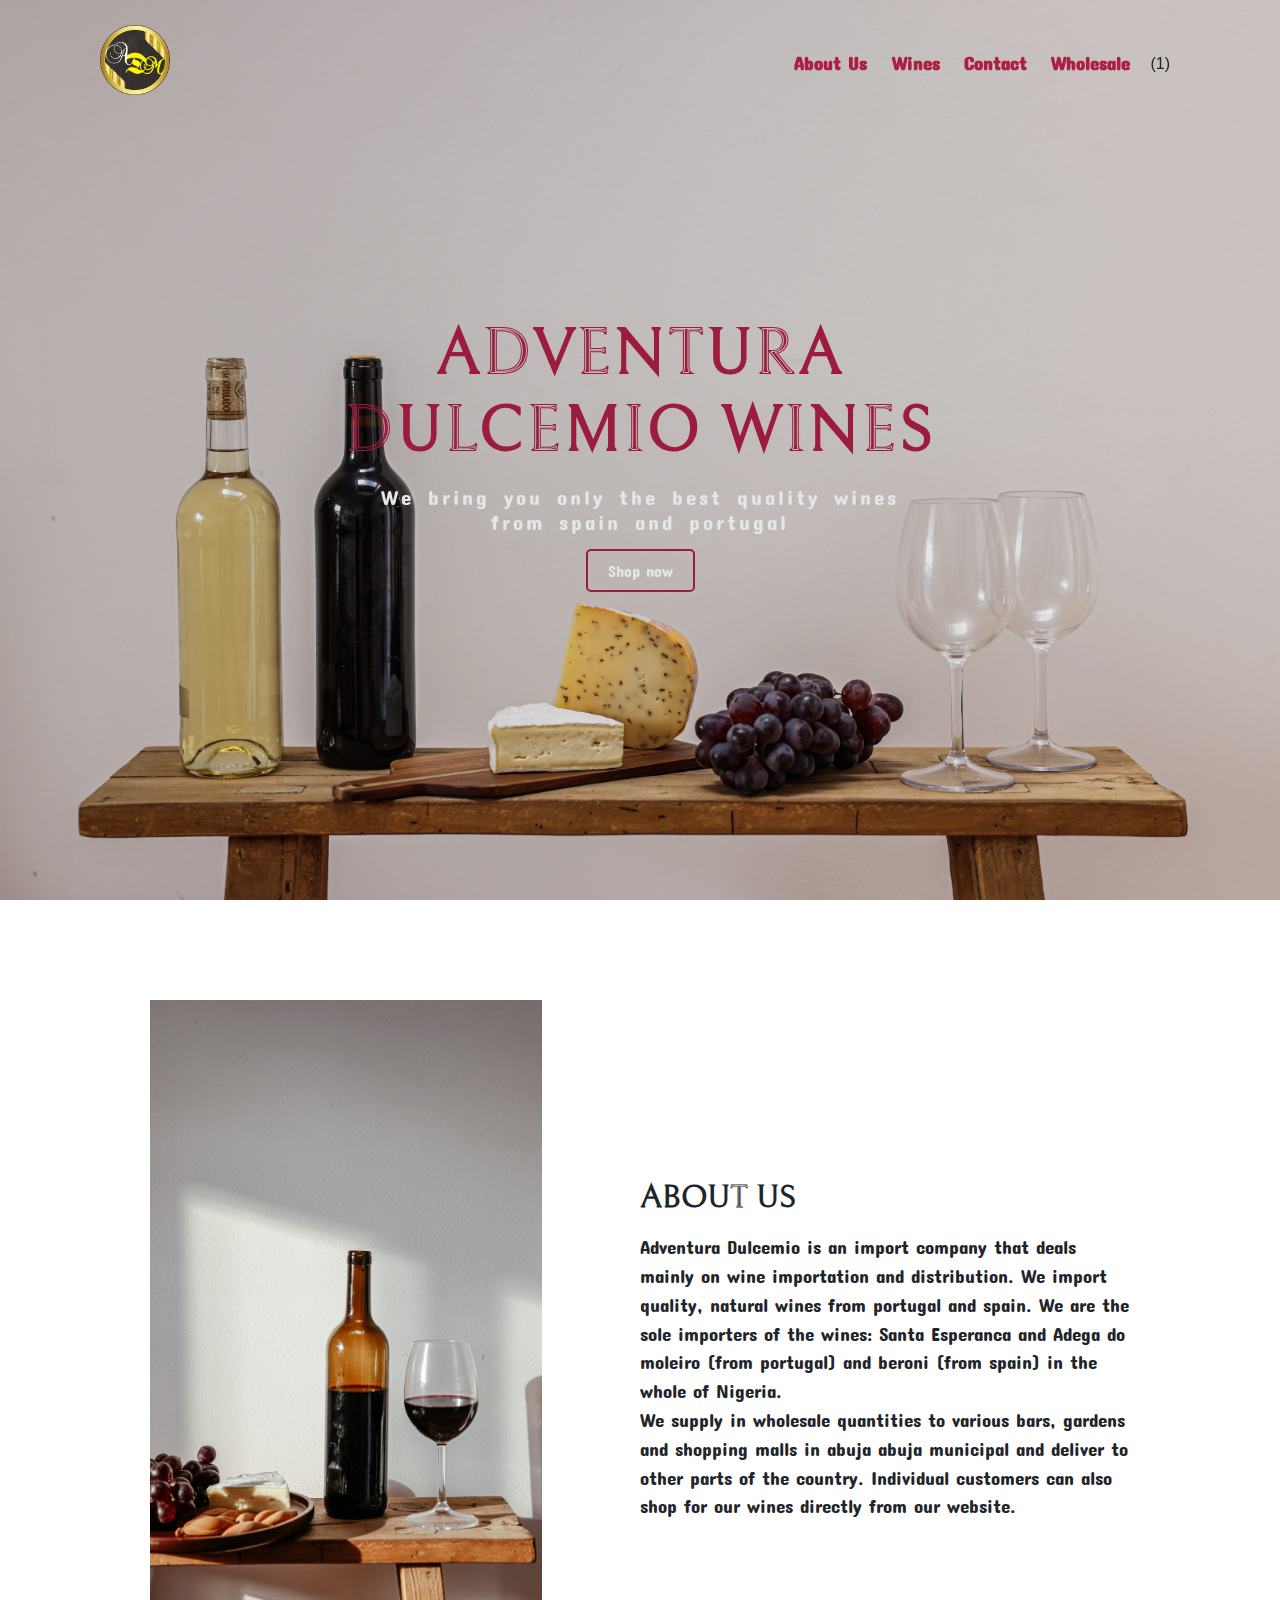
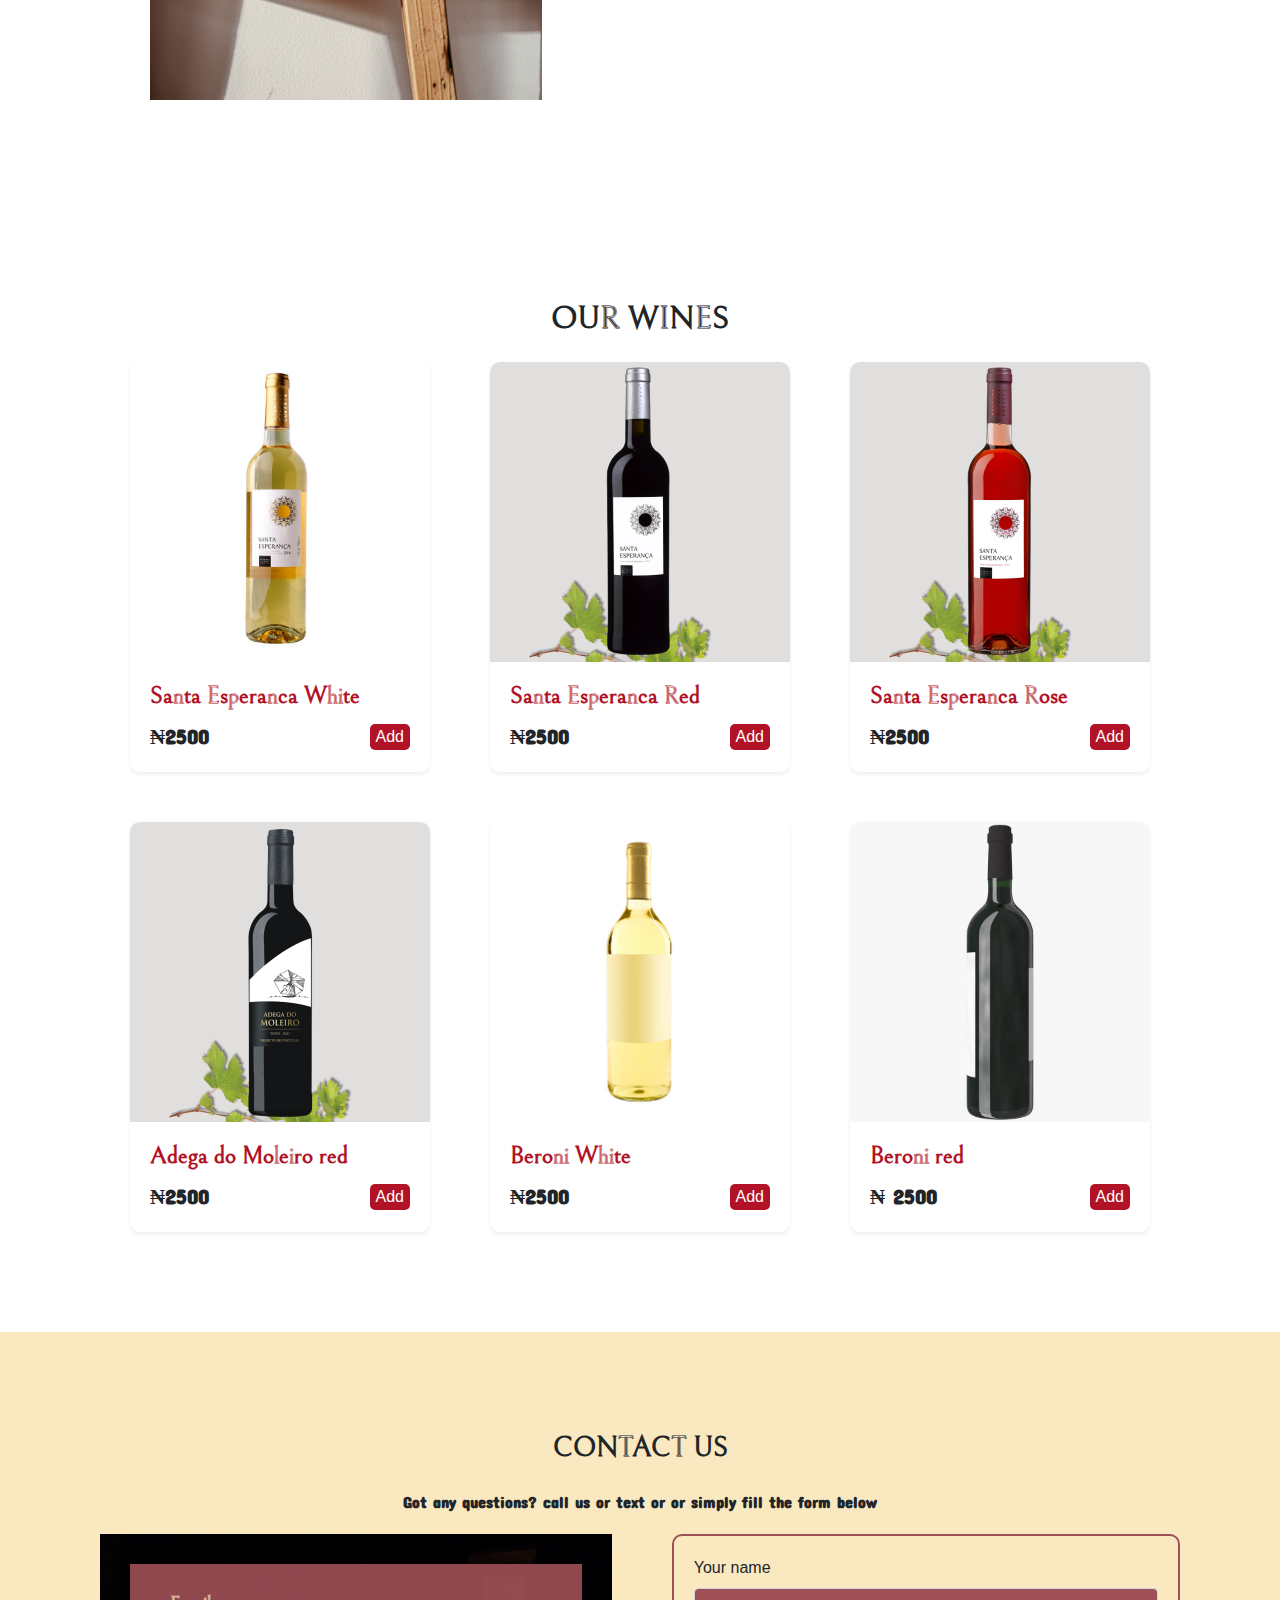
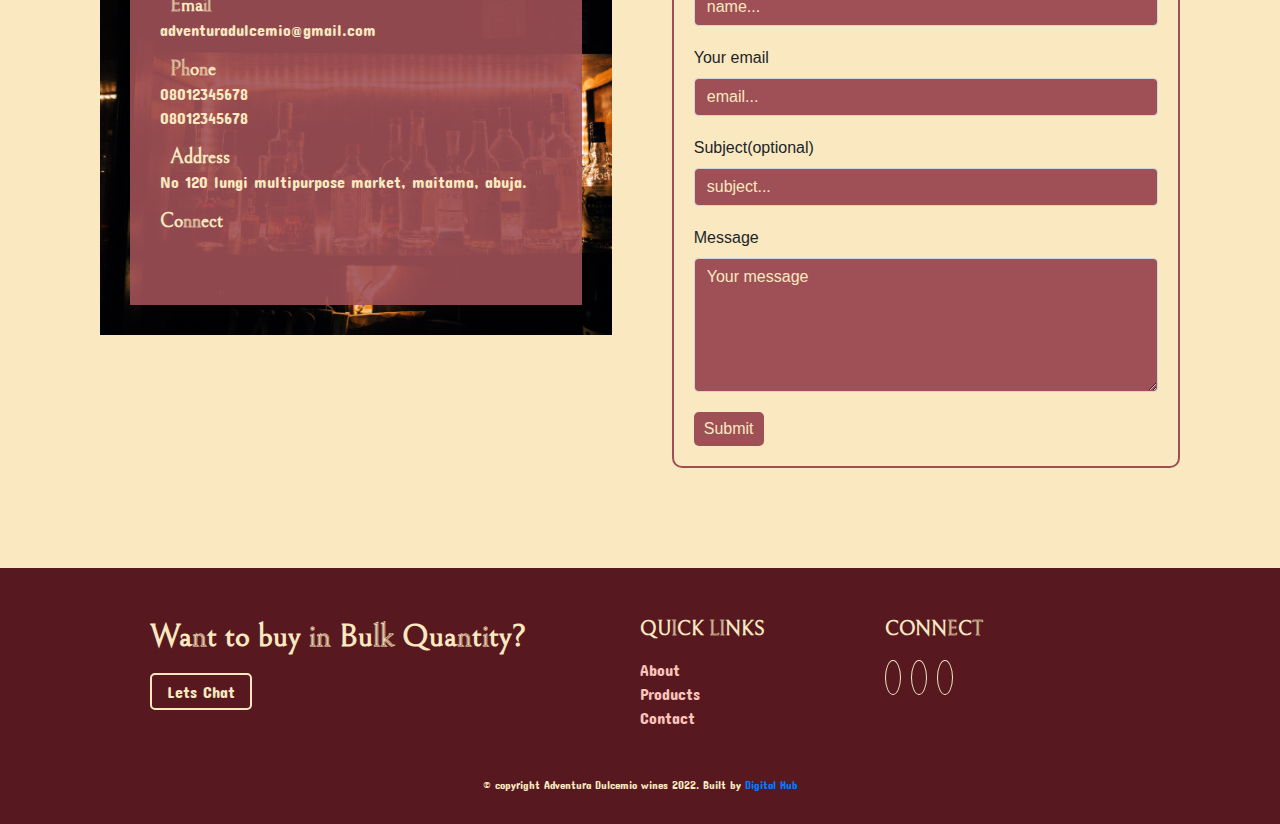
==== commit d0afe1fe: "new commits" ====
--- a/index.html
+++ b/index.html
@@ -262,19 +262,19 @@
 						<form action="#" netlify>
 							<div class="form-item">
 								<label for="name">Your name</label>
-								<input type="text" placeholder="name..." class="form-control" required>
+								<input type="text" placeholder="name..." class="form-control" name="name" id="name" required>
 							</div>
 							<div class="form-item">
 								<label for="email">Your email</label>
-								<input type="email" placeholder="email..." class="form-control" required>
+								<input type="email" placeholder="email..." class="form-control" name="email" id="email" required>
 							</div>
 							<div class="form-item">
 								<label for="subject">Subject(optional)</label>
-								<input type="text" placeholder="subject..." class="form-control">
+								<input type="text" placeholder="subject..." class="form-control" name="subject" id="subject">
 							</div>
 							<div>
 								<label for="message">Message</label>
-								<textarea name="" id="" cols="10" rows="5" placeholder="Your message" class="form-control" required></textarea>
+								<textarea name="" id="" cols="10" rows="5" placeholder="Your message" class="form-control" name="message" id="message" required></textarea>
 							</div>
 
 							<button type="submit" class="submit-btn">Submit </button>
--- a/style.css
+++ b/style.css
@@ -101,6 +101,7 @@
 }
 .nav-cart {
 	display: flex;
+	align-items: center;
 }
 
 .nav-cart .cart-link {
@@ -109,6 +110,7 @@
 .cart-link .cartBtn {
 	color: black;
 }
+
 
 #cart {
 	z-index: 999999;
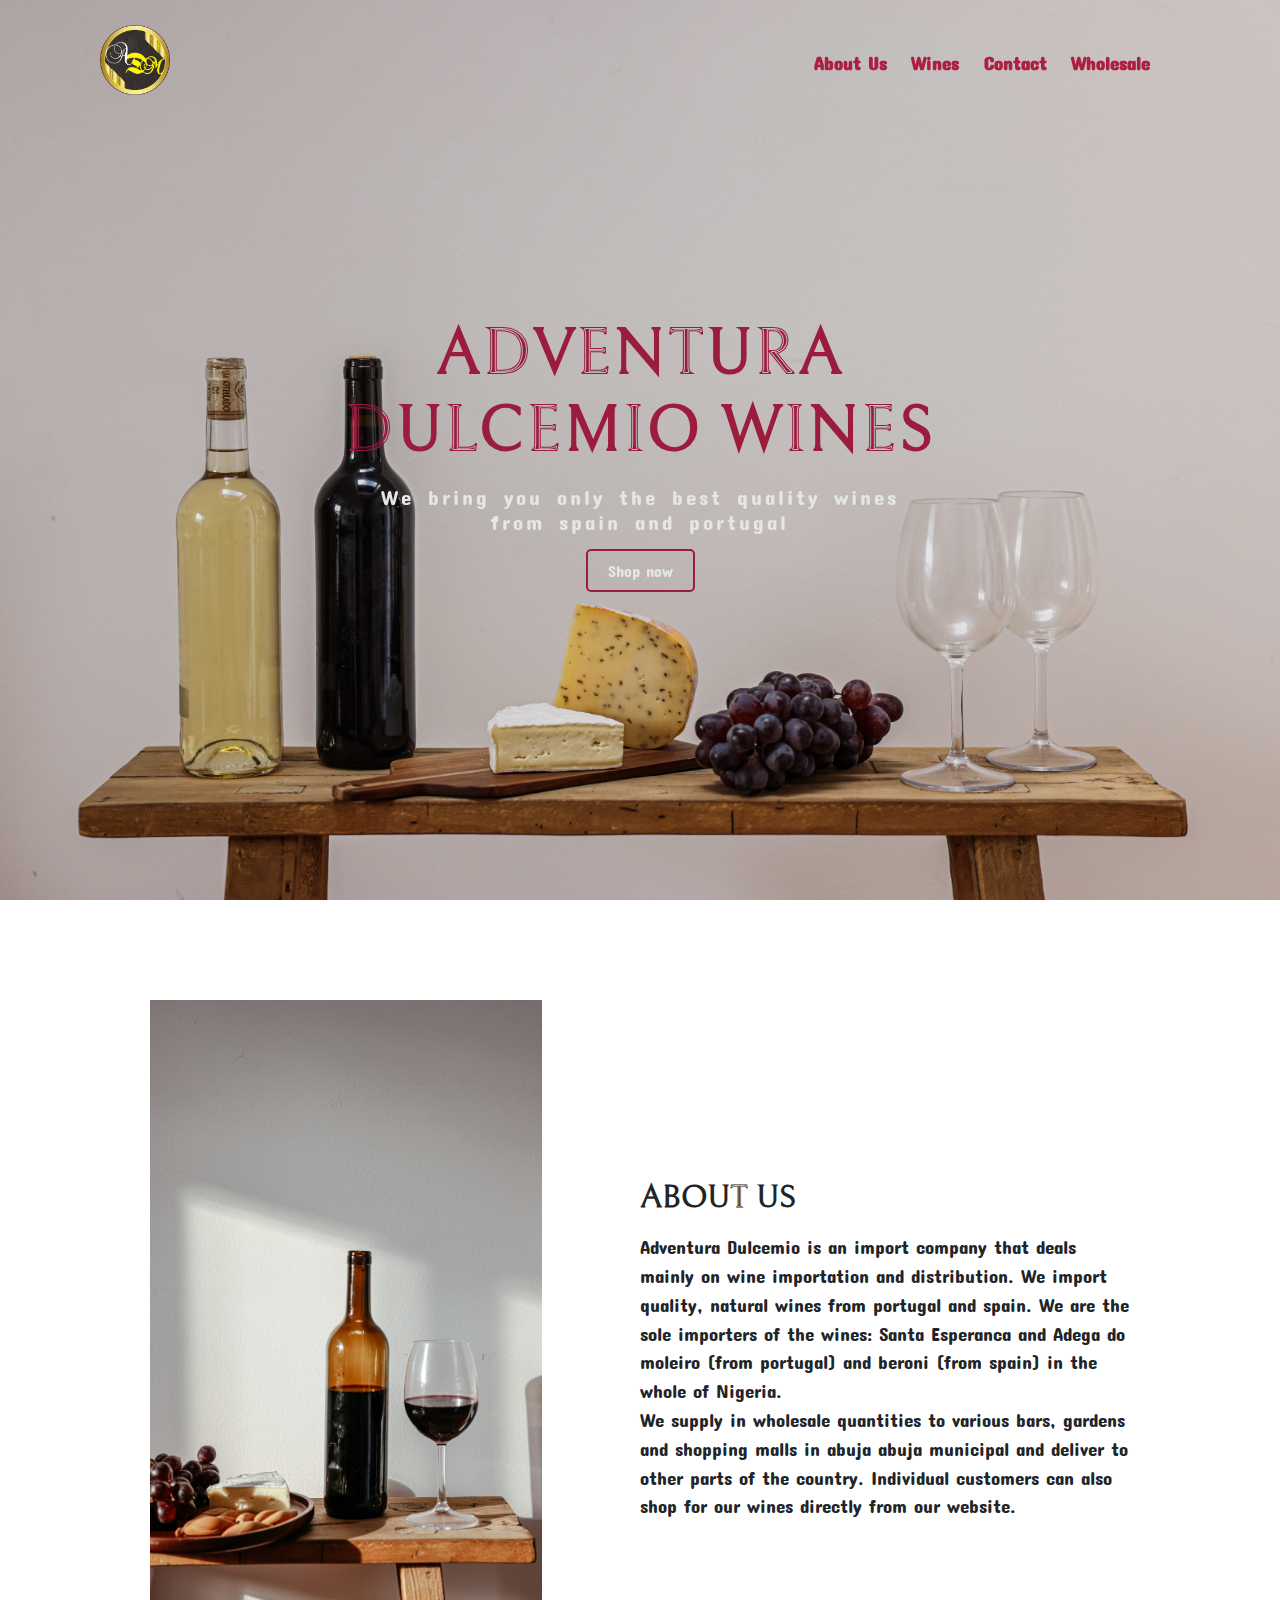
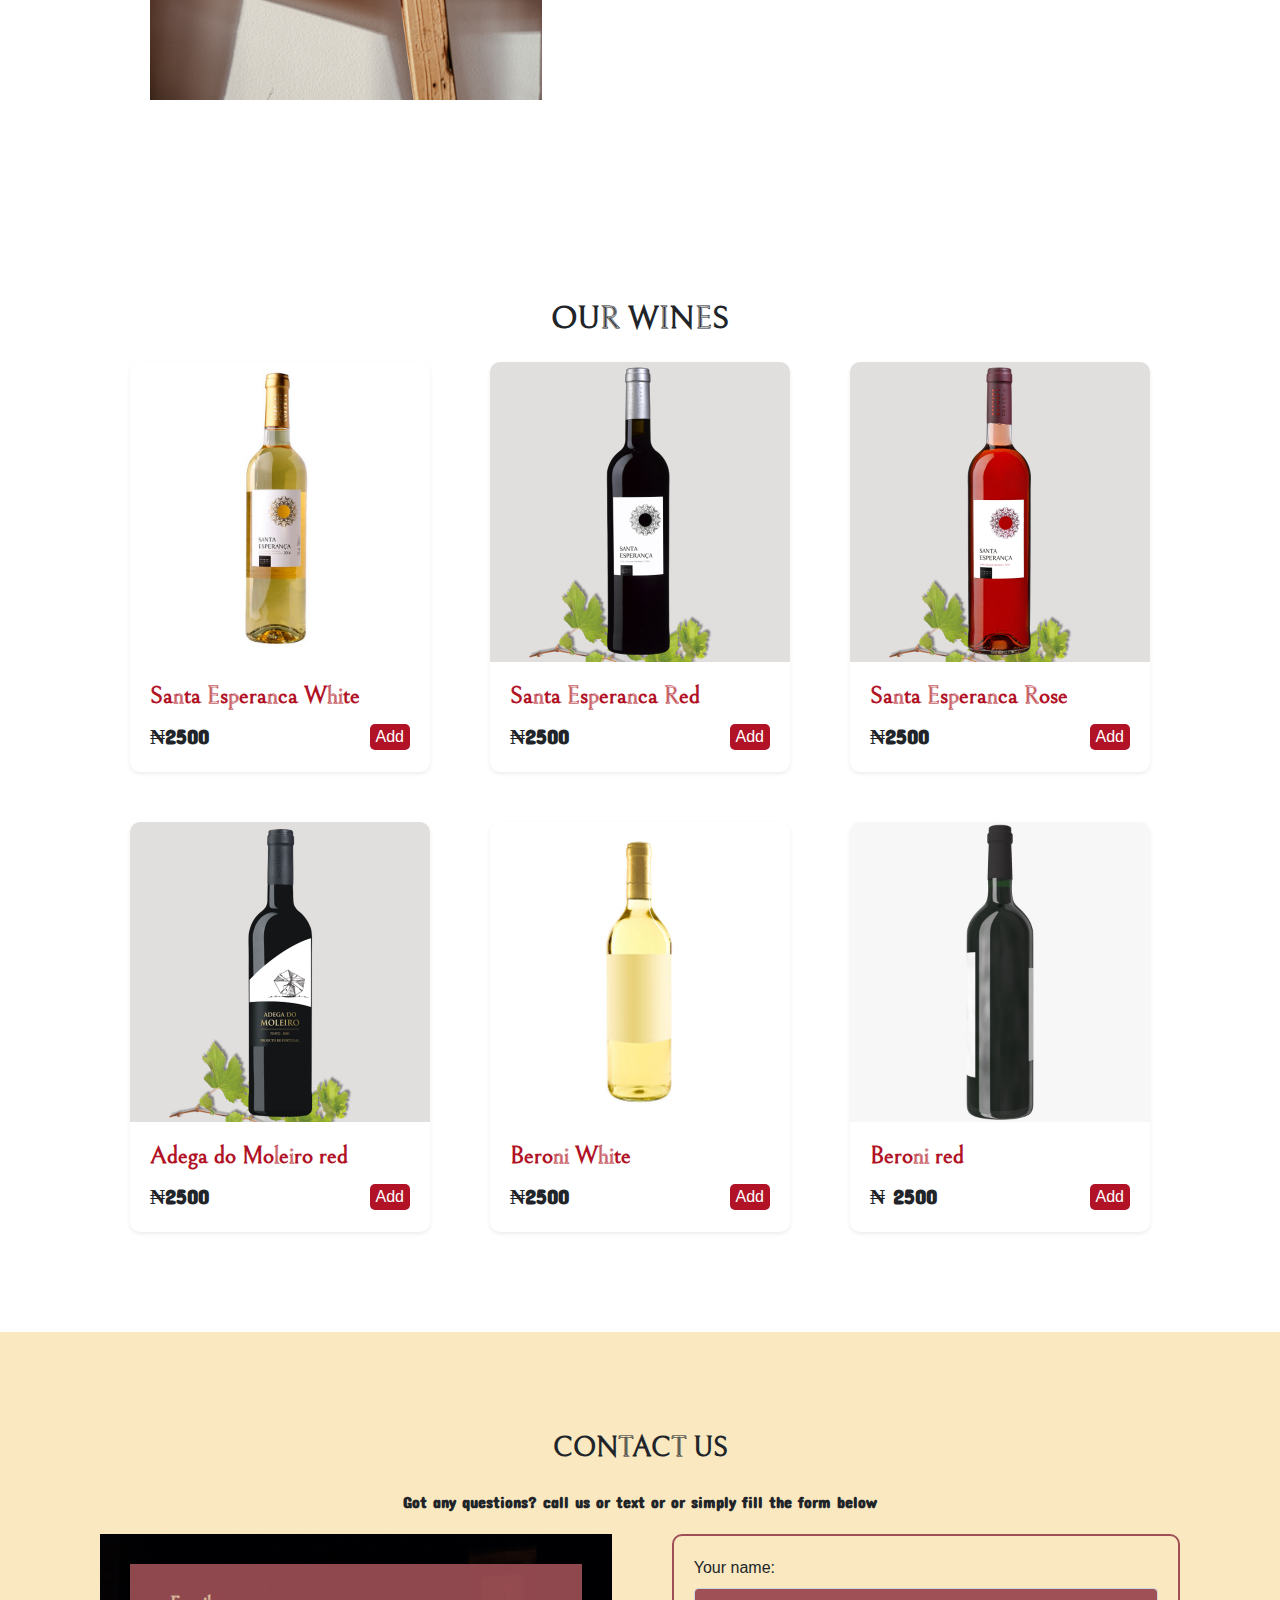
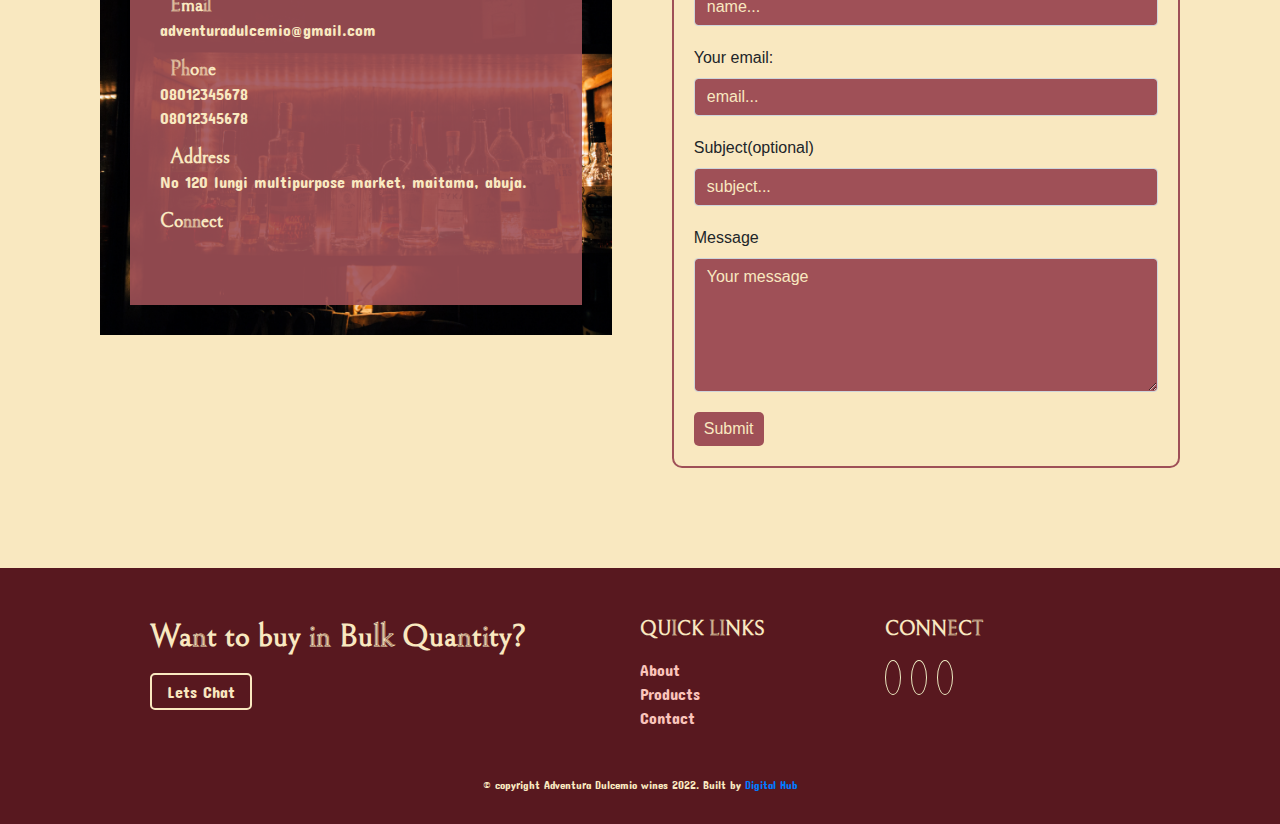
==== commit 5ae67a89: "removed addcount" ====
--- a/index.html
+++ b/index.html
@@ -261,11 +261,11 @@
 						<h4></h4>
 						<form action="#" netlify>
 							<div class="form-item">
-								<label for="name">Your name</label>
+								<label for="name">Your name:</label>
 								<input type="text" placeholder="name..." class="form-control" name="name" id="name" required>
 							</div>
 							<div class="form-item">
-								<label for="email">Your email</label>
+								<label for="email">Your email:</label>
 								<input type="email" placeholder="email..." class="form-control" name="email" id="email" required>
 							</div>
 							<div class="form-item">
@@ -274,7 +274,7 @@
 							</div>
 							<div>
 								<label for="message">Message</label>
-								<textarea name="" id="" cols="10" rows="5" placeholder="Your message" class="form-control" name="message" id="message" required></textarea>
+								<textarea class="form-control" name="message" id="message" cols="10" rows="5" placeholder="Your message"   required></textarea>
 							</div>
 
 							<button type="submit" class="submit-btn">Submit </button>
